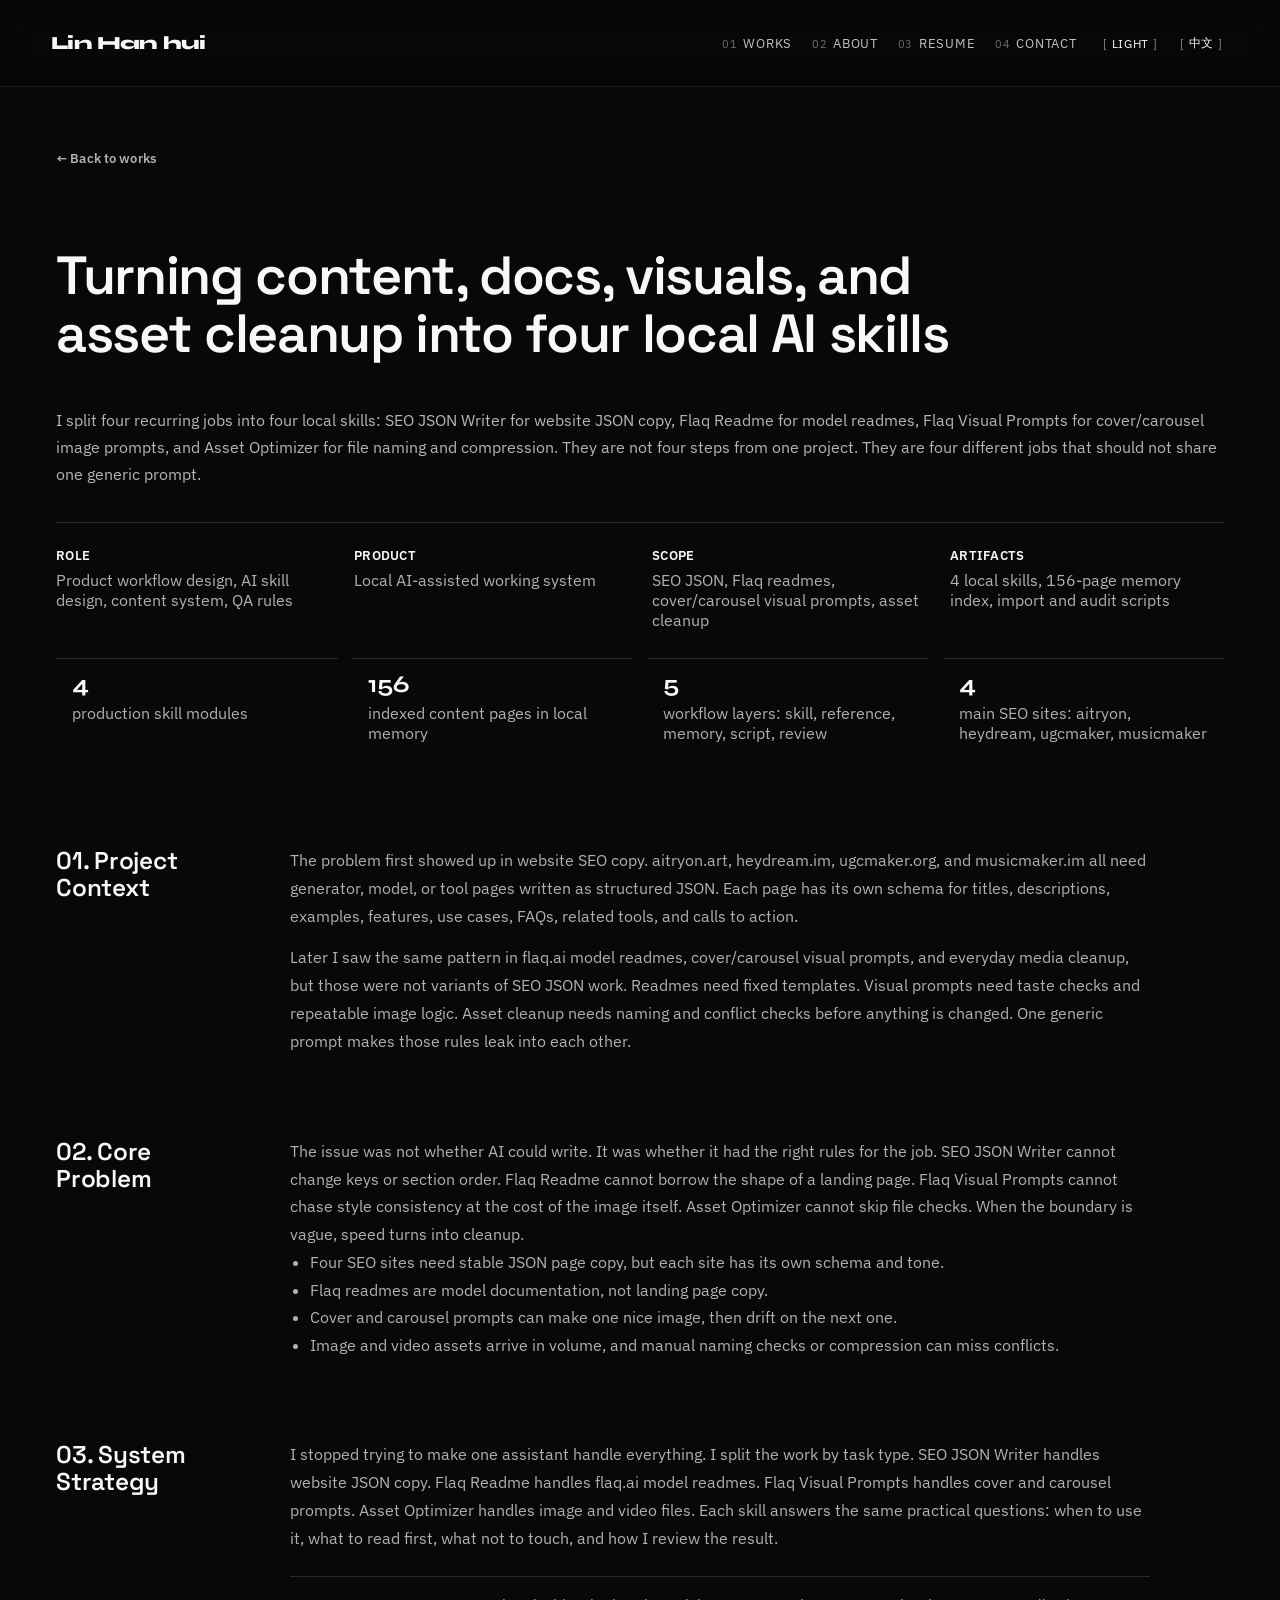
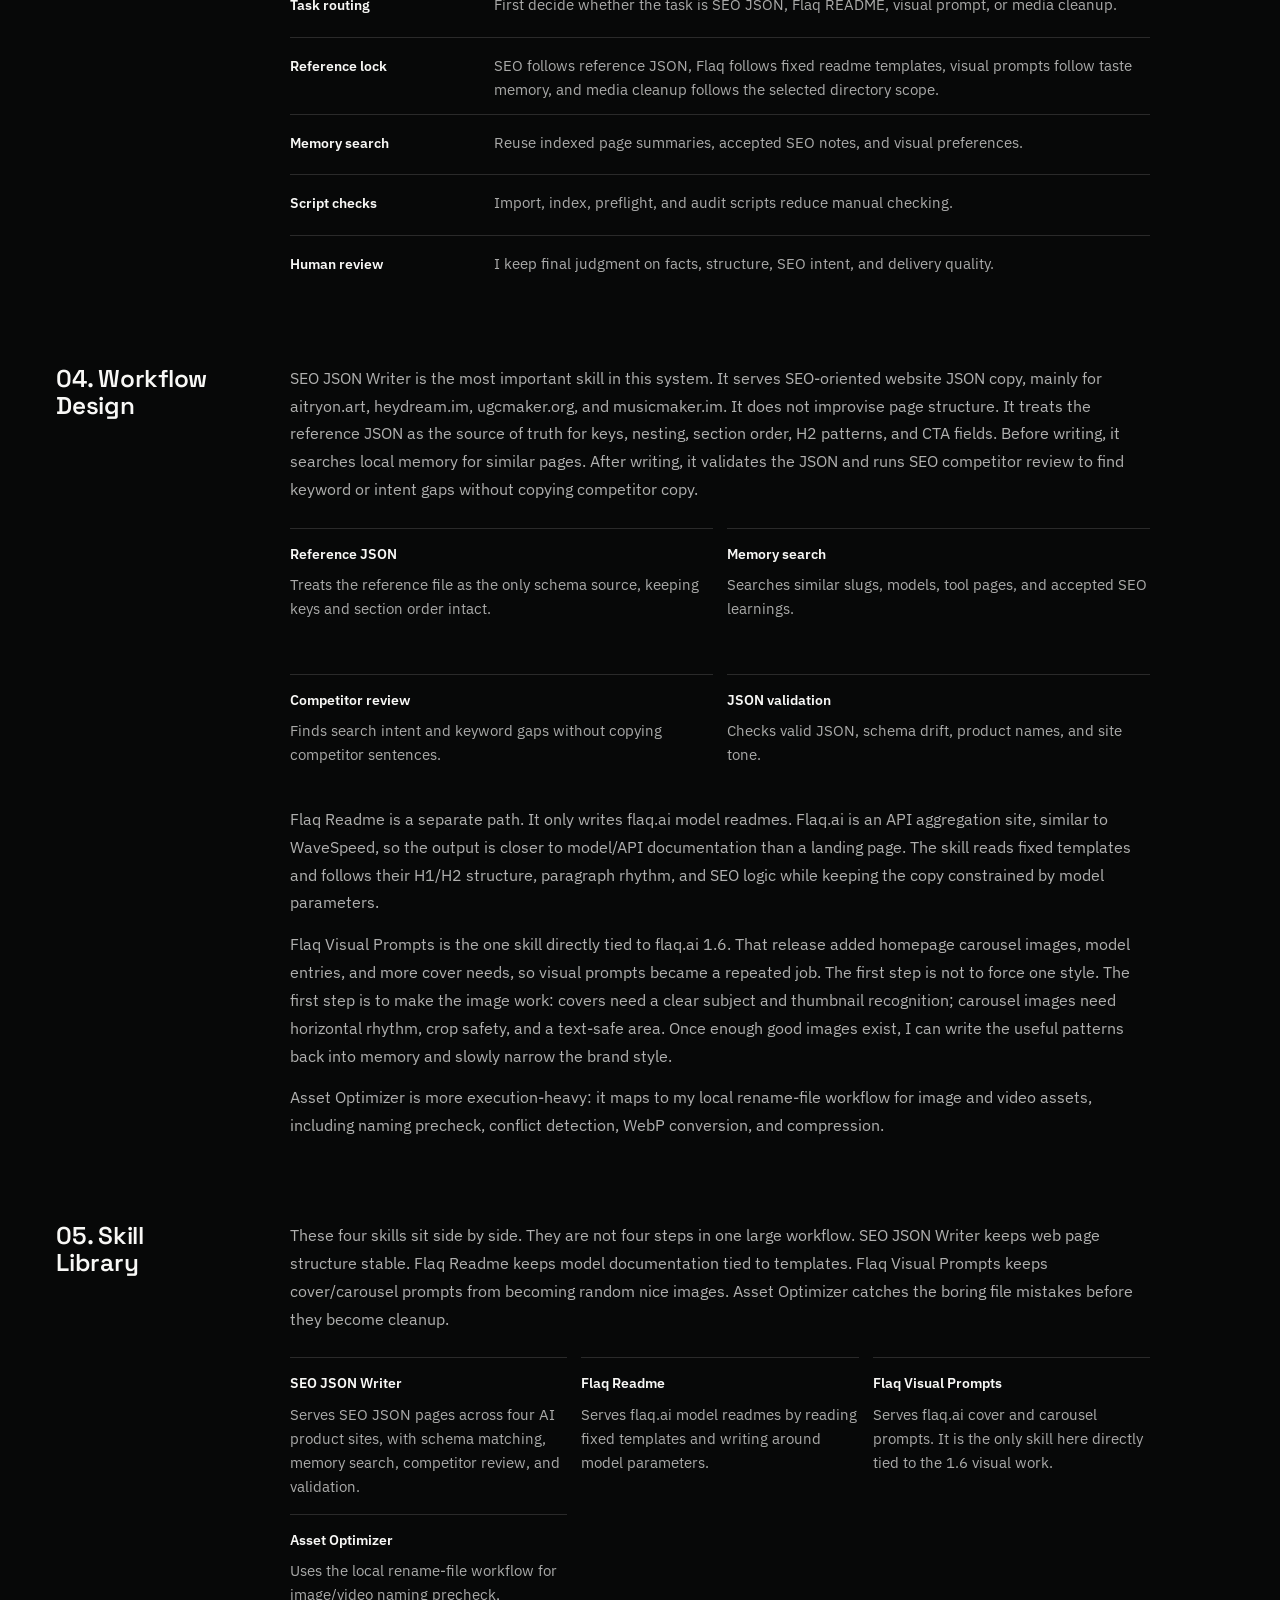
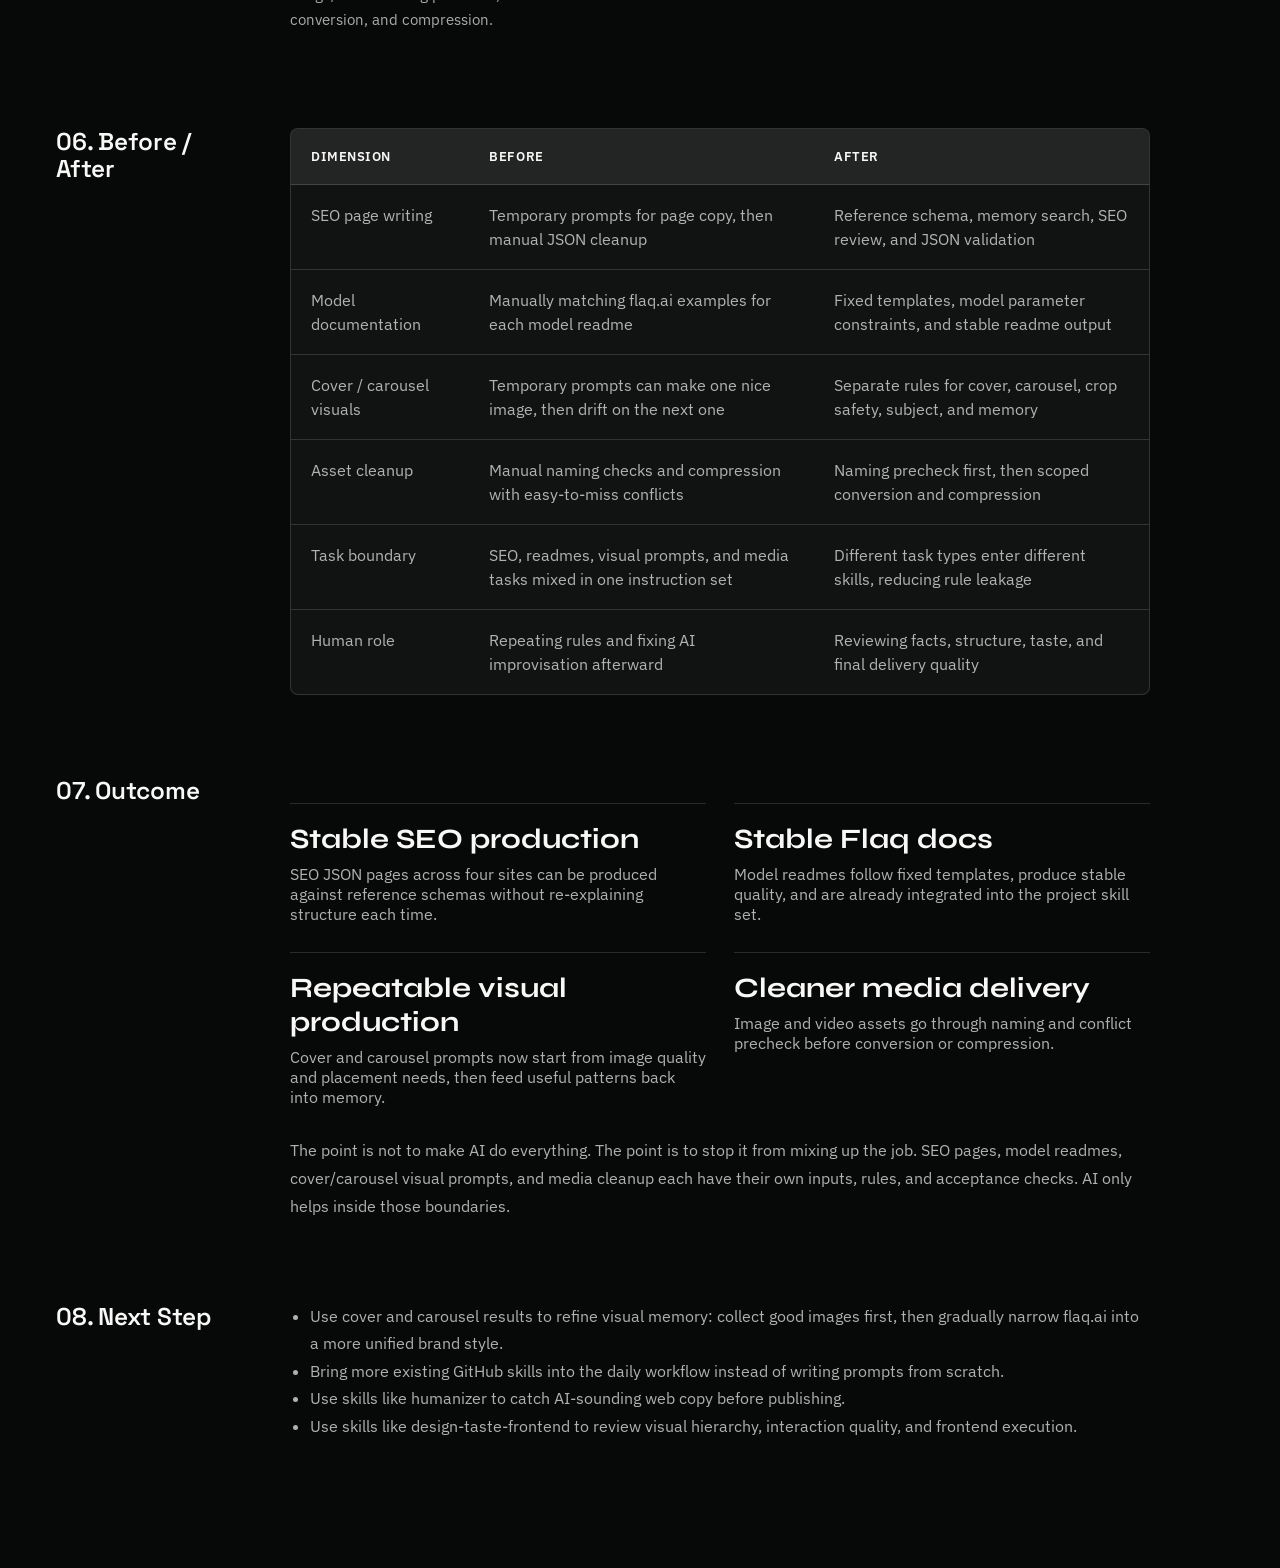
==== case-study-ai-skill-system.html @ cb293671 "Initial commit" ====
<!doctype html>
<html lang="en" data-theme="dark">
  <head>
    <meta charset="UTF-8" />
    <meta name="viewport" content="width=device-width, initial-scale=1.0" />
    <title>AI Skill System · Lin Han hui</title>
    <script>
      document.documentElement.dataset.theme = localStorage.getItem("theme") || "dark";
    </script>
    <link rel="preconnect" href="https://fonts.googleapis.com" />
    <link rel="preconnect" href="https://fonts.gstatic.com" crossorigin />
    <link
      href="https://fonts.googleapis.com/css2?family=IBM+Plex+Sans:wght@400;500;600;700&family=Space+Grotesk:wght@500;600;700&family=Syne:wght@700;800&display=block"
      rel="stylesheet"
    />
    <link rel="stylesheet" href="./css/styles.css" />
  </head>
  <body class="case-page">
    <header class="topbar case-topbar" aria-label="Site navigation">
      <a class="brand case-logo" href="./index.html" aria-label="Back to home">
        <span class="brand-text">Lin Han hui</span>
      </a>
      <button class="nav-menu-toggle" type="button" aria-expanded="false" aria-controls="siteNav" aria-label="Open navigation">
        <span>MENU</span>
        <i aria-hidden="true"></i>
      </button>
      <nav class="nav-links case-links" id="siteNav">
        <a href="./index.html#works" data-nav-index="01" data-i18n="nav-works">Works</a>
        <a href="./index.html#about" data-nav-index="02" data-i18n="nav-about">About</a>
        <a href="./resume.html" data-nav-index="03" data-i18n="nav-resume">Resume</a>
        <a href="mailto:15895838711@163.com" data-nav-index="04" data-i18n="nav-contact">Contact</a>
        <button class="theme-toggle" id="themeToggle" aria-label="Toggle theme">
          <span class="theme-label">LIGHT</span>
        </button>
        <button class="lang-toggle" id="langToggle" aria-label="Switch language">
          <span class="lang-text">中文</span>
        </button>
      </nav>
    </header>

    <main>
      <section class="detail-hero" id="overview">
        <a class="back-link" href="./index.html" data-i18n="cs-back">← Back to works</a>
        <h1 data-i18n="skill-title">把内容、文档、视觉和素材整理，拆成四个本地 AI Skills</h1>
        <p class="detail-intro" data-i18n="skill-intro">
          我把四类重复任务拆成四个本地 skills：SEO JSON Writer 写网页 JSON 文案，Flaq Readme 写模型 README，Flaq Visual Prompts 写 cover/carousel 视觉 prompt，Asset Optimizer 处理素材命名和压缩。它们不是同一个项目里的四个步骤，而是四种不同工作，不能混在一个通用 prompt 里。
        </p>
        <div class="detail-meta">
          <div><strong data-i18n="cs-meta-role-label">Role</strong><span data-i18n="skill-meta-role">产品工作流设计、AI Skill 设计、内容系统、质量规则</span></div>
          <div><strong data-i18n="cs-meta-product-label">Product</strong><span data-i18n="skill-meta-product">本地 AI 辅助工作系统</span></div>
          <div><strong data-i18n="cs-meta-scope-label">Scope</strong><span data-i18n="skill-meta-scope">SEO JSON、Flaq README、cover/carousel 视觉 prompt、素材整理</span></div>
          <div><strong data-i18n="case-artifacts-label">产物</strong><span data-i18n="skill-meta-artifacts">4 个本地 skills、156 页 memory 索引、导入与 audit 脚本</span></div>
        </div>
        <div class="metric-strip" aria-label="Project proof points">
          <div><strong>4</strong><span data-i18n="skill-metric-1">生产型 skill 模块</span></div>
          <div><strong>156</strong><span data-i18n="skill-metric-2">本地 memory 索引内容页</span></div>
          <div><strong>5</strong><span data-i18n="skill-metric-3">工作流层级：skill、参考、memory、脚本、审核</span></div>
          <div><strong>4</strong><span data-i18n="skill-metric-4">主要 SEO 站点：aitryon、heydream、ugcmaker、musicmaker</span></div>
        </div>
      </section>

      <section class="detail-section" id="context">
        <h2 data-i18n="skill-h2-context">01. 项目背景</h2>
        <p data-i18n="skill-context-p1">
          这个问题最先出现在网页 SEO 文案里。aitryon.art、heydream.im、ugcmaker.org 和 musicmaker.im 都有大量生成器、模型页或工具页；每个页面都要按固定 JSON schema 写标题、描述、示例、功能、使用场景、FAQ 和 CTA。
        </p>
        <p data-i18n="skill-context-p2">
          后来我发现 flaq.ai 的模型 README、cover/carousel 视觉 prompt 和日常素材整理也有类似问题，但它们不是 SEO JSON 的变体。README 要跟固定模板，视觉 prompt 要先判断图片是否好看、能不能复制，素材处理要先检查命名和冲突。放进同一个 prompt，只会互相污染。
        </p>
      </section>

      <section class="detail-section" id="problem">
        <h2 data-i18n="skill-h2-problem">02. 核心问题</h2>
        <p data-i18n="skill-problem-p">
          问题不是 AI 会不会写，而是它有没有被放进对的规则里。SEO JSON Writer 不能乱改 key 和 section 顺序；Flaq Readme 不能套网页 SEO 的结构；Flaq Visual Prompts 不能为了统一风格牺牲单张图；Asset Optimizer 不能跳过文件预检。边界一模糊，后面就全是返工。
        </p>
        <ul>
          <li data-i18n="skill-problem-li-1">四个 SEO 站点需要稳定 JSON 页面文案，但每个站点都有自己的 schema 和语气。</li>
          <li data-i18n="skill-problem-li-2">Flaq README 属于模型文档，不应该套用网页落地页的写法。</li>
          <li data-i18n="skill-problem-li-3">Cover 和 carousel 临时写 prompt 时，可能这张好看，下一张就跑偏。</li>
          <li data-i18n="skill-problem-li-4">图片和视频素材数量多，人工命名检查、压缩和转换很容易漏掉冲突。</li>
        </ul>
      </section>

      <section class="detail-section" id="strategy">
        <h2 data-i18n="skill-h2-strategy">03. 系统策略</h2>
        <p data-i18n="skill-strategy-p">
          我的做法很简单：按任务拆，不做万能助手。SEO JSON Writer 管网页 JSON 文案，Flaq Readme 管 flaq.ai 模型 README，Flaq Visual Prompts 管 cover 和 carousel 的视觉 prompt，Asset Optimizer 管图片和视频素材。每个 skill 只回答一件事：什么时候用，先看什么，哪些地方不能乱动，最后怎么验收。
        </p>
        <div class="strategy-list">
          <div><strong data-i18n="skill-strategy-1-title">任务分流</strong><span data-i18n="skill-strategy-1-text">先判断是 SEO JSON、Flaq README、视觉 prompt，还是素材处理。</span></div>
          <div><strong data-i18n="skill-strategy-2-title">参考锁定</strong><span data-i18n="skill-strategy-2-text">SEO 跟参考 JSON，Flaq 跟固定 README 模板，视觉 prompt 跟审美 memory，素材处理跟目录范围。</span></div>
          <div><strong data-i18n="skill-strategy-3-title">Memory 检索</strong><span data-i18n="skill-strategy-3-text">复用历史页面摘要、已采纳 SEO 经验和视觉偏好。</span></div>
          <div><strong data-i18n="skill-strategy-4-title">脚本校验</strong><span data-i18n="skill-strategy-4-text">用导入、索引、预检和 audit 脚本减少手动检查。</span></div>
          <div><strong data-i18n="skill-strategy-5-title">人工审核</strong><span data-i18n="skill-strategy-5-text">我保留最终判断：事实、结构、SEO 意图和交付质量。</span></div>
        </div>
      </section>

      <section class="detail-section" id="workflow">
        <h2 data-i18n="skill-h2-workflow">04. 工作流设计</h2>
        <p data-i18n="skill-workflow-p1">
          SEO JSON Writer 是这套系统里最重要的 skill。它服务的是网页 SEO JSON 文案，主要用在 aitryon.art、heydream.im、ugcmaker.org 和 musicmaker.im。它不会自由发挥页面结构，而是先把参考 JSON 当成唯一结构来源，保留 key 名、嵌套、section 顺序、H2 模式和 CTA 字段。写作前会检索本地 memory，写完后再做 JSON 校验和 SEO 竞品 review，用来补关键词和搜索意图，但不复制竞品。
        </p>
        <div class="system-grid">
          <div><strong data-i18n="skill-workflow-1-title">参考 JSON</strong><span data-i18n="skill-workflow-1-text">把参考文件作为唯一 schema 来源，不改 key 和 section 顺序。</span></div>
          <div><strong data-i18n="skill-workflow-2-title">Memory 检索</strong><span data-i18n="skill-workflow-2-text">查找相似 slug、模型、工具页和历史 SEO 经验。</span></div>
          <div><strong data-i18n="skill-workflow-3-title">竞品 Review</strong><span data-i18n="skill-workflow-3-text">补足搜索意图和关键词簇，但不复制竞品句子。</span></div>
          <div><strong data-i18n="skill-workflow-4-title">JSON 校验</strong><span data-i18n="skill-workflow-4-text">检查合法 JSON、schema 漂移、产品名和站点语气。</span></div>
        </div>
        <p data-i18n="skill-workflow-p2">
          Flaq Readme 是另一条完全不同的线。它只服务 flaq.ai 的模型 README 写作，flaq.ai 是类似 WaveSpeed 的 API 聚合站，所以 README 更像模型/API 文档，而不是网页落地页。这个 skill 会读取固定模板，跟随模板的 H1、H2、段落节奏和 SEO 逻辑，同时根据模型参数约束文案。
        </p>
        <p data-i18n="skill-workflow-p3">
          Flaq Visual Prompts 和 flaq.ai 1.6 的关系最直接。1.6 增加了首页 carousel、模型入口和更多 cover 需求，视觉图开始变成高频交付物。这个 skill 的第一步不是统一风格，而是先让图过关：cover 要有主体和缩略图识别度，carousel 要有横向节奏、裁切安全和文字安全区。好图多了以后，再把有效经验写进 memory，慢慢收敛成更稳定的品牌风格。
        </p>
        <p data-i18n="skill-workflow-p4">
          Asset Optimizer 则更偏执行：它对应本地 rename-file 工作流，用来给图片和视频素材做命名预检、冲突检查、WebP 转换和压缩。
        </p>
      </section>

      <section class="detail-section" id="library">
        <h2 data-i18n="skill-h2-library">05. Skill 库</h2>
        <p data-i18n="skill-library-p">
          这四个 skills 是并列的，不是一个大流程里的四步。SEO JSON Writer 解决网页结构稳定，Flaq Readme 解决模型文档模板，Flaq Visual Prompts 解决 cover/carousel 的审美和复用，Asset Optimizer 解决文件处理里的低级错误。
        </p>
        <div class="insight-grid">
          <div><strong>SEO JSON Writer</strong><span data-i18n="skill-library-1-text">服务四个 AI 产品站点的 SEO JSON 页面，负责 schema 保真、memory 检索、竞品 review 和结构校验。</span></div>
          <div><strong>Flaq Readme</strong><span data-i18n="skill-library-2-text">服务 flaq.ai 模型 README，读取固定模板并根据模型参数写稳定文档。</span></div>
          <div><strong>Flaq Visual Prompts</strong><span data-i18n="skill-library-3-text">服务 flaq.ai cover 和 carousel。它是这里唯一直接跟 1.6 视觉工作有关的 skill。</span></div>
          <div><strong>Asset Optimizer</strong><span data-i18n="skill-library-4-text">基于本地 rename-file 工作流，处理图片和视频素材的命名预检、转换和压缩。</span></div>
        </div>
      </section>

      <section class="detail-section" id="compare">
        <h2 data-i18n="skill-h2-compare">06. 前后对比</h2>
        <div class="comparison-table">
          <table>
            <thead>
              <tr>
                <th data-i18n="cs-th-1">Dimension</th>
                <th data-i18n="cs-th-2">Before</th>
                <th data-i18n="cs-th-3">After</th>
              </tr>
            </thead>
            <tbody>
              <tr>
                <td data-i18n="skill-table-1-1">SEO 页面写作</td>
                <td data-i18n="skill-table-1-2">临时 prompt 写页面，后面再人工改 JSON 结构</td>
                <td data-i18n="skill-table-1-3">参考 schema + memory + SEO review + JSON 校验</td>
              </tr>
              <tr>
                <td data-i18n="skill-table-2-1">模型文档</td>
                <td data-i18n="skill-table-2-2">手动对照 flaq.ai 模板写模型 README</td>
                <td data-i18n="skill-table-2-3">固定模板 + 模型参数约束 + 稳定 README 输出</td>
              </tr>
              <tr>
                <td data-i18n="skill-table-3-1">Cover / carousel 视觉</td>
                <td data-i18n="skill-table-3-2">临时写 prompt，这张可能好看，下一张容易跑偏</td>
                <td data-i18n="skill-table-3-3">按 cover / carousel、裁切、安全区、主体和 memory 来写</td>
              </tr>
              <tr>
                <td data-i18n="skill-table-4-1">资产整理</td>
                <td data-i18n="skill-table-4-2">手动检查命名、压缩图片视频，容易漏冲突</td>
                <td data-i18n="skill-table-4-3">先命名预检，再按确认范围转换和压缩</td>
              </tr>
              <tr>
                <td data-i18n="skill-table-5-1">任务边界</td>
                <td data-i18n="skill-table-5-2">SEO、README、视觉 prompt、素材处理混在同一套要求里</td>
                <td data-i18n="skill-table-5-3">按任务类型进入不同 skill，减少规则串台</td>
              </tr>
              <tr>
                <td data-i18n="skill-table-6-1">人的角色</td>
                <td data-i18n="skill-table-6-2">重复解释规则，并修正 AI 自由发挥后的偏差</td>
                <td data-i18n="skill-table-6-3">集中审核事实、结构、审美判断和最终交付质量</td>
              </tr>
            </tbody>
          </table>
        </div>
      </section>

      <section class="detail-section" id="outcome">
        <h2 data-i18n="skill-h2-outcome">07. 结果</h2>
        <div class="detail-outcomes">
          <div><strong data-i18n="skill-outcome-1-title">SEO 生产更稳</strong><span data-i18n="skill-outcome-1-text">四个站点的 SEO JSON 页面可以按参考 schema 生产，不再每次重讲结构。</span></div>
          <div><strong data-i18n="skill-outcome-2-title">Flaq 文档稳定</strong><span data-i18n="skill-outcome-2-text">模型 README 能跟固定模板走，产出质量稳定，已经整合到项目 skill 中。</span></div>
          <div><strong data-i18n="skill-outcome-3-title">视觉生产可复制</strong><span data-i18n="skill-outcome-3-text">Cover 和 carousel 先看图能不能用，再把有效经验写回 memory。</span></div>
          <div><strong data-i18n="skill-outcome-4-title">素材处理更省心</strong><span data-i18n="skill-outcome-4-text">图片和视频素材先预检命名和冲突，再做转换压缩，减少手动漏项。</span></div>
        </div>
        <p data-i18n="skill-outcome-p">
          这套 skill 的价值不在于让 AI “什么都做”，而是让它少混淆任务。SEO 页面、模型 README、cover/carousel 视觉 prompt 和素材整理各有自己的输入、规则和验收方式，AI 只在这些边界里工作。
        </p>
      </section>

      <section class="detail-section" id="next">
        <h2 data-i18n="skill-h2-next">08. 下一步</h2>
        <ul>
          <li data-i18n="skill-next-li-1">继续用 cover 和 carousel 的生成结果反推视觉 memory，先积累好图，再逐步统一 flaq.ai 的品牌视觉风格。</li>
          <li data-i18n="skill-next-li-2">把更多 GitHub 里的现成 skills 纳入日常流程，而不是每次从零写 prompt。</li>
          <li data-i18n="skill-next-li-3">用 humanizer 这类 skill 检查网页文案里的 AI 痕迹。</li>
          <li data-i18n="skill-next-li-4">用 design-taste-frontend 这类 skill 辅助检查页面视觉、交互和前端实现质量。</li>
        </ul>
      </section>

    </main>

    <nav class="case-rail" aria-label="Case study sections">
      <a class="is-active" href="#context" data-section="context" aria-current="true"><span>01</span><strong data-i18n="cs-nav-context">Context</strong></a>
      <a href="#problem" data-section="problem"><span>02</span><strong data-i18n="cs-nav-problem">Problem</strong></a>
      <a href="#strategy" data-section="strategy"><span>03</span><strong data-i18n="cs-nav-strategy">Strategy</strong></a>
      <a href="#workflow" data-section="workflow"><span>04</span><strong data-i18n="skill-nav-workflow">工作流</strong></a>
      <a href="#library" data-section="library"><span>05</span><strong data-i18n="skill-nav-library">Skill 库</strong></a>
      <a href="#compare" data-section="compare"><span>06</span><strong data-i18n="cs-nav-compare">Compare</strong></a>
      <a href="#outcome" data-section="outcome"><span>07</span><strong data-i18n="cs-nav-outcome">Outcome</strong></a>
      <a href="#next" data-section="next"><span>08</span><strong data-i18n="cs-nav-next">Next</strong></a>
    </nav>
    <script src="./js/script.js"></script>
    <script src="./js/case-study.js"></script>
  </body>
</html>
---- css/styles.css ----
:root {
  color-scheme: dark;
  --ink: #070808;
  --paper: #f4f1f8;
  --white: #f8f8f6;
  --muted: #8d8a92;
  --soft: rgba(255, 255, 255, 0.68);
  --line: rgba(255, 255, 255, 0.14);
  --accent: #d7ff2f;
  --accent-soft: rgba(215, 255, 47, 0.12);
  --accent-line: rgba(215, 255, 47, 0.44);
  --nav-bg: rgba(7, 8, 8, 0.68);
  --nav-line: rgba(255, 255, 255, 0.08);
  --max: 1680px;
  --detail: 1180px;
  --detail-media: 1440px;
  --reading: 860px;
  --font-display: "Syne", ui-sans-serif, system-ui, sans-serif;
  --font-title: "Space Grotesk", ui-sans-serif, system-ui, sans-serif;
  --font-body: "IBM Plex Sans", ui-sans-serif, system-ui, -apple-system, BlinkMacSystemFont, "Segoe UI", sans-serif;
}

[data-theme="light"] {
  color-scheme: light;
  --ink: #f5f3ef;
  --paper: #070808;
  --white: #1a1a1a;
  --muted: #6b6870;
  --soft: rgba(20, 20, 20, 0.72);
  --line: rgba(20, 20, 20, 0.14);
  --accent: #627400;
  --accent-soft: rgba(98, 116, 0, 0.09);
  --accent-line: rgba(98, 116, 0, 0.28);
  --nav-bg: rgba(245, 243, 239, 0.68);
  --nav-line: rgba(20, 20, 20, 0.08);
}

* {
  box-sizing: border-box;
}

html {
  scroll-behavior: smooth;
}

#home,
#works,
#about,
#contact,
.detail-hero {
  scroll-margin-top: 96px;
}

body {
  margin: 0;
  min-width: 320px;
  overflow-x: hidden;
  background: var(--ink);
  color: var(--white);
  font-family: var(--font-body);
  font-weight: 400;
  letter-spacing: 0;
  transition: background 400ms ease, color 400ms ease;
}

h1, h2, h3,
.project-title,
.brand {
  font-family: var(--font-title);
}

body.is-loading {
  overflow: hidden;
}

a {
  color: inherit;
  text-decoration: none;
}

button {
  font: inherit;
  border: 0;
  background: transparent;
  color: inherit;
  cursor: pointer;
  padding: 0;
}

/* ─── Loader ─────────────────────────────────────────────────────────────── */
.loader {
  position: fixed;
  inset: 0;
  z-index: 20;
  min-height: 100vh;
  min-height: 100svh;
  display: grid;
  grid-template-rows: 1fr auto 1fr;
  place-items: center;
  background: var(--ink);
  color: var(--white);
  --load-progress: 0%;
  --loader-line-color: rgba(248, 248, 246, 0.58);
  --loader-count-color: rgba(248, 248, 246, 0.46);
  transition: transform 820ms cubic-bezier(0.76, 0, 0.24, 1), visibility 820ms ease;
}

[data-theme="light"] .loader {
  --loader-line-color: rgba(26, 26, 26, 0.58);
  --loader-count-color: rgba(26, 26, 26, 0.46);
}

.loader.is-hidden {
  transform: translateY(-100%);
  visibility: hidden;
  pointer-events: none;
}

.loader-mark {
  position: relative;
  grid-row: 2;
  width: min(76vw, 760px);
  margin: 0;
  font-family: var(--font-display);
  font-size: clamp(42px, 6.7vw, 96px);
  font-weight: 800;
  line-height: 0.88;
  letter-spacing: -0.045em;
  white-space: nowrap;
}

.loader-word {
  display: block;
  width: 100%;
  text-align: center;
}

.loader-word--base {
  color: var(--white);
  opacity: 0.28;
}

.loader-word--progress {
  position: absolute;
  inset: 0;
  color: var(--white);
  opacity: 1;
  clip-path: inset(0 calc(100% - var(--load-progress)) 0 0);
}

.loader-line {
  position: absolute;
  left: 50%;
  top: calc(50% + clamp(46px, 6.8vw, 92px));
  max-width: min(640px, calc(100vw - 48px));
  margin: 0;
  color: var(--loader-line-color);
  font-size: 14px;
  line-height: 1.4;
  text-align: center;
  transform: translateX(-50%);
}

.loader-count {
  position: absolute;
  bottom: 16vh;
  margin: 0;
  color: var(--loader-count-color);
}

/* ─── Site Shell ─────────────────────────────────────────────────────────── */
.site-shell {
  min-height: 100vh;
  opacity: 1;
}

.site-shell::before {
  position: fixed;
  inset: 0;
  z-index: -1;
  content: "";
  background: var(--ink);
  transition: background 400ms ease;
}

/* ─── Scroll Reveal ─────────────────────────────────────────────────────── */
.reveal-section {
  opacity: 1;
  --title-offset: -108%;
  --content-progress: 0;
  --content-y: 18px;
}

.blind-title {
  overflow: hidden;
}

.blind-title > span,
.blind-title > .title-mask {
  display: block;
  transform: translate3d(0, var(--title-offset), 0);
  will-change: transform;
}

.reveal-section.is-visible .blind-title > span,
.reveal-section.is-visible .blind-title > .title-mask {
  --title-offset: 0%;
  animation: blind-title-down 650ms cubic-bezier(0.76, 0, 0.24, 1) 30ms both;
}

.reveal-section.is-visible .preview-copy .blind-title > span {
  animation-delay: 70ms;
}

.reveal-content {
  opacity: var(--content-progress);
  transform: translate3d(0, var(--content-y), 0);
  transition:
    opacity 380ms ease,
    transform 480ms cubic-bezier(0.22, 1, 0.36, 1);
  transition-delay: 0ms;
  will-change: opacity, transform;
}

.reveal-section.is-visible .reveal-content {
  --content-progress: 1;
  --content-y: 0px;
  opacity: 1;
  transform: translate3d(0, 0, 0);
  transition-delay: 390ms;
}

.reveal-section.is-visible .preview.reveal-content {
  transition-delay: 440ms;
}

.reveal-section.is-visible .about-content.reveal-content,
.reveal-section.is-visible .contact-bottom.reveal-content {
  transition-delay: 470ms;
}

@keyframes blind-title-down {
  from {
    transform: translate3d(0, -108%, 0);
  }
  to {
    transform: translate3d(0, 0, 0);
  }
}

/* ─── Topbar ─────────────────────────────────────────────────────────────── */
.topbar {
  position: fixed;
  top: 0;
  left: 0;
  right: 0;
  z-index: 10;
  display: flex;
  align-items: center;
  justify-content: space-between;
  padding: 28px clamp(24px, 4vw, 72px);
  color: var(--white);
  font-size: 15px;
  background: var(--nav-bg);
  border-bottom: 1px solid var(--nav-line);
  backdrop-filter: blur(18px);
  -webkit-backdrop-filter: blur(18px);
}

[data-theme="light"] .topbar {
  background: var(--nav-bg);
}

.brand {
  position: relative;
  display: inline-flex;
  align-items: center;
  flex: 0 0 auto;
  color: var(--white);
  font-family: var(--font-display);
  font-size: clamp(17px, 1.45vw, 22px);
  font-weight: 800;
  line-height: 0.88;
  letter-spacing: -0.045em;
  white-space: nowrap;
}

.brand-text {
  display: block;
}

.brand::after {
  position: absolute;
  left: 0;
  right: 0;
  bottom: -7px;
  height: 1px;
  content: "";
  background: currentColor;
  opacity: 0;
  transform: scaleX(0.52);
  transform-origin: left;
  transition: opacity 180ms ease, transform 180ms ease;
}

.brand:hover::after,
.brand:focus-visible::after {
  opacity: 0.42;
  transform: scaleX(1);
}

.nav-links {
  display: flex;
  align-items: center;
  gap: 20px;
  text-transform: uppercase;
  font-size: 13px;
  letter-spacing: 0.06em;
}

.nav-menu-toggle {
  display: none;
  align-items: center;
  gap: 10px;
  min-height: 34px;
  color: var(--white);
  font-size: 12px;
  font-weight: 600;
  letter-spacing: 0.08em;
  text-transform: uppercase;
}

.nav-menu-toggle i {
  position: relative;
  width: 22px;
  height: 9px;
  border-top: 1px solid currentColor;
  border-bottom: 1px solid currentColor;
  transition: transform 180ms ease, height 180ms ease;
}

.topbar.is-nav-open .nav-menu-toggle {
  color: var(--accent);
}

.topbar.is-nav-open .nav-menu-toggle i {
  height: 1px;
  transform: rotate(-18deg);
}

.nav-links a {
  position: relative;
  display: inline-flex;
  align-items: baseline;
  gap: 6px;
  opacity: 0.78;
  transition: color 180ms ease, opacity 180ms ease;
}

.nav-links a::before {
  content: attr(data-nav-index);
  color: var(--muted);
  font-size: 11px;
  letter-spacing: 0.04em;
  transition: color 180ms ease;
}

.nav-links a::after {
  position: absolute;
  left: 0;
  right: 0;
  bottom: -7px;
  height: 1px;
  content: "";
  background: currentColor;
  opacity: 0;
  transform: scaleX(0.72);
  transform-origin: left;
  transition: opacity 180ms ease, transform 180ms ease;
}

.nav-links a:hover,
.nav-links a:focus-visible {
  opacity: 1;
}

.nav-links a:hover::before,
.nav-links a:focus-visible::before {
  color: var(--accent);
}

.nav-links a:hover::after,
.nav-links a:focus-visible::after {
  opacity: 0.42;
  transform: scaleX(1);
}

.theme-toggle,
.lang-toggle {
  position: relative;
  display: inline-flex;
  align-items: center;
  justify-content: center;
  min-height: 30px;
  padding: 0 6px;
  border: 0;
  border-radius: 0;
  background: transparent;
  color: var(--white);
  font-family: var(--font-body);
  font-size: 12px;
  letter-spacing: 0.06em;
  text-transform: uppercase;
  cursor: pointer;
  transition: color 180ms ease;
}

.theme-toggle::before,
.lang-toggle::before {
  content: "[";
  margin-right: 4px;
  color: var(--muted);
  transition: color 180ms ease;
}

.theme-toggle::after,
.lang-toggle::after {
  content: "]";
  margin-left: 4px;
  color: var(--muted);
  transition: color 180ms ease;
}

.theme-toggle:hover,
.theme-toggle:focus-visible,
.lang-toggle:hover,
.lang-toggle:focus-visible {
  color: var(--accent);
}

.theme-toggle:hover::before,
.theme-toggle:hover::after,
.theme-toggle:focus-visible::before,
.theme-toggle:focus-visible::after,
.lang-toggle:hover::before,
.lang-toggle:hover::after,
.lang-toggle:focus-visible::before,
.lang-toggle:focus-visible::after {
  color: var(--accent);
}

.theme-toggle + .lang-toggle {
  margin-left: -10px;
}

/* ─── Hero About ─────────────────────────────────────────────────────────── */
.hero-about {
  position: relative;
  min-height: 100vh;
  display: flex;
  flex-direction: column;
  align-items: flex-start;
  justify-content: center;
  padding: 0 clamp(24px, 4vw, 72px);
  padding-top: 96px;
}

.hero-kicker {
  margin: 0 0 32px;
  font-size: 13px;
  letter-spacing: 0.18em;
  font-weight: 500;
  color: var(--soft);
}

.hero-name {
  margin: 0 0 40px;
  font-family: var(--font-display);
  font-size: clamp(64px, 13vw, 220px);
  font-weight: 800;
  line-height: 0.88;
  letter-spacing: -0.035em;
  color: var(--white);
  text-wrap: balance;
}

.hero-intro {
  max-width: 640px;
  margin: 0;
  color: var(--soft);
  font-size: clamp(16px, 1.15vw, 19px);
  line-height: 1.6;
}

.hero-intro + .hero-intro {
  margin-top: 12px;
}

.hero-tags {
  position: absolute;
  right: clamp(24px, 4vw, 72px);
  bottom: clamp(40px, 6vw, 72px);
  display: flex;
  flex-direction: column;
  align-items: flex-end;
  gap: 10px;
}

.hero-tag {
  display: inline-flex;
  align-items: center;
  padding: 6px 14px;
  border: 1px solid var(--line);
  border-radius: 999px;
  font-size: 11px;
  letter-spacing: 0.12em;
  color: var(--soft);
  text-transform: uppercase;
}

.hero-tag--available {
  color: var(--white);
  border-color: var(--white);
}

.hero-tag--available::first-letter {
  color: var(--accent);
}

/* ─── Work Stage ─────────────────────────────────────────────────────────── */
.work-stage {
  width: min(var(--max), 100%);
  min-height: 100vh;
  margin: 0 auto;
  padding: 72px clamp(24px, 4vw, 72px) 86px;
  display: grid;
  grid-template-columns: minmax(420px, 0.72fr) minmax(620px, 1.28fr);
  gap: clamp(44px, 5.2vw, 88px);
  align-items: center;
}

.work-stage--featured {
  grid-template-columns: 1fr;
  align-items: start;
}

.work-heading {
  grid-column: 1 / -1;
  align-self: end;
  margin-bottom: clamp(10px, 2vw, 28px);
}

.work-heading h2 {
  margin: 0;
  padding-bottom: 34px;
  border-bottom: 1px solid var(--line);
  font-family: var(--font-display);
  font-size: clamp(68px, 11vw, 188px);
  font-weight: 800;
  line-height: 0.84;
  letter-spacing: -0.045em;
  color: var(--white);
}

.section-kicker {
  margin: 0 0 26px;
  color: var(--white);
  font-size: 13px;
  font-weight: 500;
  letter-spacing: 0.18em;
  text-transform: uppercase;
}

.featured-case,
.preview {
  display: grid;
  grid-template-columns: minmax(340px, 0.64fr) minmax(0, 1fr);
  gap: clamp(34px, 4.2vw, 70px);
  align-items: start;
  min-width: 0;
  padding-bottom: clamp(34px, 5vw, 64px);
  border-bottom: 1px solid var(--line);
}

.featured-case + .featured-case {
  margin-top: clamp(52px, 7vw, 108px);
}

.featured-case-copy {
  align-self: start;
  display: flex;
  flex-direction: column;
  justify-content: flex-start;
  min-height: 100%;
  padding-top: 12px;
}

.preview-media {
  position: relative;
  display: block;
  aspect-ratio: 16 / 9;
  width: 100%;
  max-width: 100%;
  height: auto;
  overflow: hidden;
  border-radius: 8px;
  background: rgba(255, 255, 255, 0.05);
  box-shadow: inset 0 0 0 1px rgba(255, 255, 255, 0.08);
  cursor: pointer;
  isolation: isolate;
}

.featured-cover {
  align-self: center;
}

[data-theme="light"] .preview-media {
  background: rgba(20, 20, 20, 0.05);
  box-shadow: inset 0 0 0 1px rgba(20, 20, 20, 0.1);
}

.preview-media::after {
  position: absolute;
  inset: 0;
  content: "";
  background:
    radial-gradient(circle at 78% 72%, rgba(255, 255, 255, 0.12), transparent 22%),
    linear-gradient(180deg, rgba(0, 0, 0, 0.02), rgba(0, 0, 0, 0.22));
  opacity: 0;
  transition: opacity 260ms ease;
  pointer-events: none;
}

.preview-media img {
  width: 100%;
  height: 100%;
  object-fit: cover;
  object-position: center;
  filter: saturate(0.88) contrast(1.02) brightness(0.94);
  transition: transform 520ms cubic-bezier(0.22, 1, 0.36, 1), opacity 220ms ease, filter 260ms ease;
}

.preview-media:hover img,
.preview-media:focus-visible img {
  filter: saturate(0.95) contrast(1.04) brightness(1.02);
  transform: scale(1.035);
}

.preview-media:hover::after,
.preview-media:focus-visible::after {
  opacity: 1;
}

.preview-cta {
  position: absolute;
  right: clamp(16px, 2.2vw, 26px);
  bottom: clamp(16px, 2.2vw, 26px);
  z-index: 1;
  display: inline-flex;
  align-items: center;
  justify-content: center;
  width: clamp(38px, 3.2vw, 48px);
  height: clamp(38px, 3.2vw, 48px);
  overflow: hidden;
  border: 1px solid rgba(255, 255, 255, 0.38);
  border-radius: 999px;
  background: rgba(255, 255, 255, 0.04);
  color: #fff;
  font-size: 0;
  font-weight: 700;
  line-height: 1;
  text-align: center;
  opacity: 1;
  transform: translate3d(0, 0, 0);
  transition:
    background 180ms ease,
    border-color 180ms ease,
    color 180ms ease,
    transform 220ms cubic-bezier(0.22, 1, 0.36, 1);
}

.preview-cta::before,
.preview-cta::after {
  position: absolute;
  inset: 0;
  display: flex;
  align-items: center;
  justify-content: center;
  font-size: clamp(20px, 1.65vw, 25px);
  font-weight: 400;
  line-height: 1;
  transition:
    opacity 180ms ease,
    transform 320ms cubic-bezier(0.22, 1, 0.36, 1);
  transform-origin: center;
}

.preview-cta::before {
  content: "↗";
  opacity: 1;
  color: #fff;
  transform: translate3d(0, -1px, 0) rotate(0deg);
}

.preview-cta::after {
  content: "→";
  opacity: 0;
  color: #6f6f6f;
  transform: translate3d(0, -1px, 0) rotate(-90deg);
}

.preview-media:hover .preview-cta,
.preview-media:focus-visible .preview-cta {
  border-color: #fff;
  background: #fff;
  transform: translate3d(0, 0, 0) scale(1.08);
}

.preview-media:hover .preview-cta::before,
.preview-media:focus-visible .preview-cta::before {
  opacity: 0;
  transform: translate3d(0, -1px, 0) rotate(90deg);
}

.preview-media:hover .preview-cta::after,
.preview-media:focus-visible .preview-cta::after {
  opacity: 1;
  transform: translate3d(0, -1px, 0) rotate(0deg);
}

.preview.is-changing img {
  opacity: 0.18;
  transform: translateY(8px);
}

.featured-case-copy p {
  margin: 0;
  color: var(--soft);
}

.featured-meta,
#previewMeta {
  max-width: 520px;
  font-size: 12px;
  font-weight: 500;
  line-height: 1.35;
  letter-spacing: 0.05em;
  text-transform: uppercase;
}

.featured-meta {
  color: color-mix(in srgb, var(--white) 58%, transparent);
}

.featured-case-copy h2 {
  max-width: 720px;
  margin: 28px 0 0;
  font-family: var(--font-title);
  font-size: clamp(34px, 3.35vw, 56px);
  font-weight: 600;
  line-height: 1.04;
  letter-spacing: -0.025em;
  color: var(--white);
}

.featured-title--dense-zh {
  line-height: 1.08;
  margin-bottom: 4px;
}

.featured-title--dense-zh + p {
  margin-top: 24px;
}

.featured-case-copy #previewText {
  max-width: 520px;
  margin-top: 32px;
  color: color-mix(in srgb, var(--white) 68%, transparent);
  font-size: 16px;
  font-weight: 400;
  line-height: 1.62;
}

.featured-metrics {
  display: grid;
  grid-template-columns: repeat(3, minmax(0, 1fr));
  gap: clamp(18px, 2vw, 32px);
  margin-top: 42px;
}

.featured-metrics span {
  min-width: 0;
  padding-top: 14px;
  border-top: 1px solid rgba(255, 255, 255, 0.2);
}

.featured-metrics strong {
  display: block;
  color: var(--white);
  font-family: var(--font-title);
  font-size: clamp(25px, 2vw, 34px);
  font-weight: 600;
  line-height: 1;
}

.featured-metrics small {
  display: block;
  margin-top: 9px;
  color: color-mix(in srgb, var(--white) 60%, transparent);
  font-size: 13px;
  font-weight: 500;
  line-height: 1.35;
  text-transform: none;
  letter-spacing: 0.01em;
}

.featured-focus-list {
  display: flex;
  flex-wrap: wrap;
  align-items: center;
  gap: 8px 18px;
  margin-top: 30px;
}

.featured-focus-list span {
  margin: 0;
  font-size: 13px;
  font-weight: 500;
  letter-spacing: 0.01em;
}

.featured-focus-list span {
  display: inline-flex;
  align-items: center;
  min-height: auto;
  padding: 0;
  border: 0;
  border-radius: 0;
  color: color-mix(in srgb, var(--white) 60%, transparent);
  line-height: 1;
}

.featured-focus-list span + span::before {
  content: "";
  width: 3px;
  height: 3px;
  margin-right: 18px;
  border-radius: 999px;
  background: color-mix(in srgb, var(--white) 38%, transparent);
}

/* ─── About Panel ───────────────────────────────────────────────────────── */
.about-panel {
  width: min(var(--max), 100%);
  min-height: 100vh;
  margin: 0 auto;
  padding: 112px clamp(24px, 4vw, 72px) 104px;
}

.about-panel h2 {
  margin: 0;
  padding-bottom: 34px;
  border-bottom: 1px solid var(--line);
  font-family: var(--font-display);
  font-size: clamp(68px, 11vw, 188px);
  font-weight: 800;
  line-height: 0.84;
  letter-spacing: -0.045em;
  color: var(--white);
}

.about-content {
  display: grid;
  grid-template-columns: minmax(0, 0.95fr) minmax(420px, 0.72fr);
  gap: clamp(56px, 8vw, 136px);
  align-items: start;
  padding-top: clamp(72px, 10vh, 116px);
}

.about-copy {
  max-width: 860px;
}

.about-copy p {
  margin: 0;
  color: var(--muted);
  font-size: clamp(22px, 2vw, 34px);
  line-height: 1.42;
  letter-spacing: -0.015em;
}

.about-copy p + p {
  margin-top: 44px;
}

.about-copy strong,
.about-lead {
  color: var(--white);
  font-weight: 500;
}

.about-resume {
  position: relative;
  display: inline-flex;
  align-items: center;
  justify-content: flex-start;
  min-height: 30px;
  margin-top: 58px;
  padding: 0 0 5px;
  border: 0;
  border-radius: 0;
  background: transparent;
  color: var(--soft);
  font-size: 12px;
  font-weight: 600;
  letter-spacing: 0.08em;
  text-transform: uppercase;
  transition: color 180ms ease;
}

.about-resume::after {
  position: absolute;
  left: 0;
  right: 0;
  bottom: 0;
  height: 1px;
  content: "";
  background: currentColor;
  opacity: 0.72;
  transform: scaleX(1);
  transform-origin: left;
  transition: opacity 180ms ease;
}

.about-resume:hover,
.about-resume:focus-visible {
  color: var(--accent);
}

.about-resume:hover::after,
.about-resume:focus-visible::after {
  opacity: 1;
}

.about-timeline {
  padding-top: 10px;
}

.about-timeline-kicker {
  margin: 0 0 30px;
  color: var(--soft);
  font-size: 13px;
  font-weight: 600;
  letter-spacing: 0.18em;
  text-transform: uppercase;
}

.about-role {
  display: grid;
  grid-template-columns: minmax(0, 1fr) auto;
  gap: 28px;
  padding: 20px 0;
  border-bottom: 1px solid var(--line);
}

.about-role strong,
.about-role span {
  display: block;
}

.about-role strong {
  color: var(--white);
  font-family: var(--font-display);
  font-size: clamp(18px, 1.35vw, 24px);
  font-weight: 700;
  line-height: 1.05;
  letter-spacing: -0.02em;
}

.about-role span,
.about-role time {
  margin-top: 4px;
  color: var(--soft);
  font-size: 15px;
  line-height: 1.35;
}

.about-role time {
  margin-top: 0;
  white-space: nowrap;
}

/* ─── Contact Footer ─────────────────────────────────────────────────────── */
.contact-footer {
  position: relative;
  min-height: 100vh;
  display: flex;
  flex-direction: column;
  justify-content: space-between;
  padding: clamp(96px, 11vh, 132px) clamp(24px, 4vw, 72px) 40px;
}

.contact-kicker {
  margin: 0 0 48px;
  font-size: 13px;
  letter-spacing: 0.18em;
  font-weight: 500;
  color: var(--soft);
  text-transform: uppercase;
}

.contact-headline {
  display: block;
  margin: 0;
  width: min(100%, 1480px);
  font-family: var(--font-display);
  font-size: clamp(64px, 9.4vw, 168px);
  font-weight: 800;
  line-height: 0.9;
  letter-spacing: -0.04em;
  color: var(--white);
  cursor: pointer;
  position: relative;
  overflow: hidden;
}

.contact-headline.blind-title {
  overflow: hidden;
}

.contact-headline .title-mask {
  transform: none !important;
  animation: none !important;
  overflow: hidden;
}

.contact-headline .contact-line1,
.contact-headline .contact-line2 {
  transform: translate3d(0, -108%, 0);
  will-change: transform;
}

.contact-headline .title-mask.is-line-visible .contact-line1,
.contact-headline .title-mask.is-line-visible .contact-line2 {
  animation: blind-title-down 650ms cubic-bezier(0.76, 0, 0.24, 1) 30ms both;
}

.contact-line1,
.contact-line2 {
  display: block;
  position: relative;
  color: var(--white);
  transition:
    color 420ms ease,
    transform 820ms cubic-bezier(0.76, 0, 0.24, 1);
}

.contact-line2 {
  padding-left: 0;
}

.contact-line2::after {
  position: absolute;
  left: 0;
  right: 0;
  bottom: 0.02em;
  z-index: 1;
  height: clamp(4px, 0.42vw, 8px);
  content: "";
  background: var(--accent);
  transform: scaleX(0);
  transform-origin: left;
  transition: transform 620ms cubic-bezier(0.76, 0, 0.24, 1);
}

.contact-headline:hover .contact-line2,
.contact-headline:focus-visible .contact-line2 {
  color: var(--accent);
}

.contact-headline:hover .contact-line2::after,
.contact-headline:focus-visible .contact-line2::after {
  transform: scaleX(1);
}

[data-theme="light"] .contact-headline {
  color: var(--white);
}

[data-theme="light"] .contact-line1,
[data-theme="light"] .contact-line2 {
  color: var(--white);
}

[data-theme="light"] .contact-headline:hover .contact-line2,
[data-theme="light"] .contact-headline:focus-visible .contact-line2 {
  color: var(--accent);
}

[data-theme="light"] .contact-line2::after {
  background: var(--accent);
}

.contact-bottom {
  display: flex;
  justify-content: space-between;
  align-items: flex-end;
  gap: 40px;
  padding-top: clamp(28px, 4vh, 48px);
  border-top: 1px solid var(--line);
  margin-top: clamp(44px, 7vh, 84px);
  font-size: 13px;
  color: var(--soft);
  letter-spacing: 0.02em;
}

.contact-info {
  display: flex;
  flex-direction: column;
  gap: 4px;
}

.contact-info p {
  margin: 0;
}

.contact-copy {
  margin: 0;
}

/* ─── Case Study Page ────────────────────────────────────────────────────── */
.case-page h1,
.case-page h2,
.case-page h3 {
  font-family: var(--font-title);
}

.case-logo,
.floating-logo {
  font-family: var(--font-display);
}

.case-page {
  min-height: 100vh;
  overflow-x: hidden;
  background: var(--ink);
  color: var(--white);
  padding-bottom: 128px;
}

.case-page::before {
  position: fixed;
  inset: 0;
  z-index: -2;
  content: "";
  background: var(--ink);
  transition: background 400ms ease;
}

.case-topbar {
  border-bottom-color: var(--nav-line);
}

.detail-hero,
.detail-section {
  width: min(var(--detail), calc(100% - 112px));
  margin-left: auto;
  margin-right: auto;
}

.detail-wide-image {
  width: min(var(--detail-media), calc(100% - 112px));
  margin-left: auto;
  margin-right: auto;
}

.detail-contained-image {
  display: grid;
  grid-template-columns: 170px minmax(0, 1fr);
  column-gap: clamp(36px, 5vw, 72px);
  width: min(var(--detail), calc(100% - 112px));
}

.detail-hero {
  padding-top: 142px;
}

.detail-hero .back-link {
  margin-bottom: 28px;
  color: var(--soft);
  font-size: 13px;
}

.detail-wide-image {
  overflow: hidden;
}

.detail-wide-image img {
  filter: saturate(0.92) contrast(0.96);
}

.case-placeholder {
  min-height: clamp(260px, 46vw, 620px);
  display: grid;
  align-content: end;
  gap: 10px;
  padding: clamp(22px, 4vw, 48px);
  border: 1px solid var(--line);
  border-radius: 8px;
  background:
    linear-gradient(135deg, rgba(215, 255, 47, 0.14), transparent 34%),
    linear-gradient(180deg, rgba(255, 255, 255, 0.08), rgba(255, 255, 255, 0.02)),
    var(--ink);
  color: var(--white);
  aspect-ratio: 16 / 9;
  overflow: hidden;
  position: relative;
}

.case-placeholder::before {
  position: absolute;
  inset: 22px;
  content: "";
  border: 1px solid rgba(255, 255, 255, 0.08);
  border-radius: 6px;
  pointer-events: none;
}

.case-placeholder::after {
  position: absolute;
  top: 24px;
  right: 24px;
  width: min(38vw, 420px);
  height: min(26vw, 280px);
  content: "";
  background:
    linear-gradient(90deg, rgba(255, 255, 255, 0.1) 1px, transparent 1px),
    linear-gradient(180deg, rgba(255, 255, 255, 0.1) 1px, transparent 1px);
  background-size: 36px 36px;
  opacity: 0.34;
  mask-image: linear-gradient(135deg, black, transparent 72%);
}

.detail-contained-image .case-placeholder {
  grid-column: 2;
  justify-self: start;
  width: 100%;
  max-width: var(--reading);
  min-height: clamp(240px, 34vw, 420px);
}

.case-placeholder span {
  width: fit-content;
  padding: 6px 9px;
  border: 1px solid var(--accent-line);
  border-radius: 999px;
  color: var(--accent);
  font-size: 11px;
  font-weight: 700;
  letter-spacing: 0.08em;
  text-transform: uppercase;
}

.case-placeholder strong {
  max-width: 620px;
  font-family: var(--font-display);
  font-size: clamp(24px, 3vw, 48px);
  line-height: 1.02;
  letter-spacing: -0.01em;
}

.case-placeholder p {
  max-width: 620px;
  margin: 0;
  color: var(--soft);
  font-size: clamp(13px, 1vw, 15px);
  line-height: 1.6;
}

[data-theme="light"] .case-placeholder {
  background:
    linear-gradient(135deg, rgba(98, 116, 0, 0.12), transparent 34%),
    linear-gradient(180deg, rgba(20, 20, 20, 0.05), rgba(20, 20, 20, 0.01)),
    var(--paper);
}

.detail-hero h1 {
  max-width: var(--detail);
  font-size: clamp(34px, 4.2vw, 62px);
  font-weight: 600;
  line-height: 1.08;
  letter-spacing: -0.025em;
  color: var(--white);
  text-wrap: balance;
}

.detail-intro {
  max-width: var(--detail);
  margin: 22px 0 0;
  color: color-mix(in srgb, var(--white) 72%, transparent);
  font-size: clamp(16px, 1.08vw, 18px);
  font-weight: 400;
  line-height: 1.68;
}

.detail-meta {
  display: grid;
  grid-template-columns: repeat(4, 1fr);
  gap: 24px;
  max-width: var(--detail);
  margin-top: 34px;
  padding-top: 24px;
  border-top: 1px solid var(--line);
}

.detail-meta strong {
  display: block;
  margin-bottom: 6px;
  color: var(--white);
  font-size: 13px;
  font-family: var(--font-body);
  font-weight: 600;
  letter-spacing: 0.02em;
  text-transform: uppercase;
}

.detail-meta span,
.detail-section p,
.detail-section li,
.detail-wide-image figcaption,
.detail-outcomes span {
  color: color-mix(in srgb, var(--white) 70%, transparent);
}

.detail-section {
  display: grid;
  grid-template-columns: 170px minmax(0, 1fr);
  column-gap: clamp(36px, 5vw, 72px);
  margin-top: 82px;
}

.detail-section h2 {
  width: auto;
  margin: 0;
  color: var(--white);
  font-size: clamp(22px, 1.9vw, 34px);
  font-weight: 600;
  line-height: 1.12;
  letter-spacing: -0.01em;
}

.detail-section > p,
.detail-section > ul,
.detail-section .insight-grid,
.detail-section .research-note,
.detail-section .strategy-list,
.detail-section .system-grid,
.detail-section .comparison-table,
.detail-section .detail-outcomes,
.detail-section .studio-placeholder {
  grid-column: 2;
  width: 100%;
  max-width: var(--reading);
  margin-left: 0;
  margin-right: 0;
}

.detail-section > p {
  max-width: var(--reading);
  margin: 0;
  font-size: clamp(16px, 1vw, 17px);
  font-weight: 400;
  line-height: 1.74;
}

.detail-section > p + p {
  margin-top: 14px;
}

.detail-section > ul {
  max-width: var(--reading);
  margin: 0;
  padding-left: 20px;
  font-size: clamp(16px, 1vw, 17px);
  font-weight: 400;
  line-height: 1.72;
}

.insight-grid,
.system-grid {
  display: grid;
  grid-template-columns: repeat(3, 1fr);
  gap: 14px;
  margin-top: 24px;
}

.research-note {
  margin-top: 24px;
  padding: 4px 0 4px 18px;
  border-left: 1px solid var(--accent-line);
  background: transparent;
}

[data-theme="light"] .research-note {
  background: transparent;
}

.system-grid {
  grid-template-columns: repeat(2, 1fr);
}

.insight-grid div,
.system-grid div,
.strategy-list div {
  border-top: 1px solid var(--line);
  background: transparent;
}

[data-theme="light"] .insight-grid div,
[data-theme="light"] .system-grid div,
[data-theme="light"] .strategy-list div {
  background: transparent;
}

.insight-grid div,
.system-grid div {
  min-width: 0;
  min-height: 132px;
  padding: 16px 0 0;
  overflow-wrap: break-word;
}

.research-note strong,
.insight-grid strong,
.system-grid strong,
.strategy-list strong {
  display: block;
  margin-bottom: 10px;
  color: var(--white);
  font-size: 14px;
  font-weight: 600;
  line-height: 1.3;
}

.research-note span,
.insight-grid span,
.system-grid span,
.strategy-list span {
  display: block;
  color: color-mix(in srgb, var(--white) 68%, transparent);
  font-size: 15px;
  font-weight: 400;
  line-height: 1.62;
}

.strategy-list {
  display: grid;
  gap: 12px;
  margin-top: 24px;
}

.strategy-list div {
  display: grid;
  grid-template-columns: minmax(180px, 0.24fr) minmax(0, 1fr);
  gap: 24px;
  align-items: baseline;
  padding: 16px 0 0;
}

.detail-wide-image img {
  aspect-ratio: 16 / 9;
  height: auto;
  max-height: none;
  width: 100%;
  object-fit: cover;
  object-position: top center;
  background: var(--ink);
}

.detail-contained-image img {
  grid-column: 2;
  justify-self: start;
  aspect-ratio: auto;
  max-height: min(62vh, 680px);
  max-width: var(--reading);
  object-fit: cover;
  object-position: top center;
}

.detail-contained-image figcaption {
  grid-column: 2;
  justify-self: start;
  width: 100%;
  max-width: var(--reading);
}

.detail-wide-image figcaption {
  margin-top: 14px;
  color: var(--soft);
  text-align: center;
  font-size: 13px;
}

.detail-outcomes {
  display: grid;
  grid-template-columns: repeat(2, 1fr);
  gap: 28px;
  margin-top: 26px;
}

.detail-outcomes + p {
  margin-top: 30px;
}

.detail-outcomes div {
  padding-top: 18px;
  border-top: 1px solid var(--line);
}

.detail-outcomes strong {
  display: block;
  margin-bottom: 8px;
  color: var(--white);
  font-family: var(--font-display);
  font-size: 28px;
  font-weight: 700;
}

.comparison-table {
  overflow-x: auto;
  border: 1px solid var(--line);
  border-radius: 8px;
  background: rgba(255, 255, 255, 0.045);
}

[data-theme="light"] .comparison-table {
  background: rgba(20, 20, 20, 0.04);
}

.comparison-table table {
  width: 100%;
  min-width: 760px;
  border-collapse: collapse;
}

.comparison-table th,
.comparison-table td {
  padding: 18px 20px;
  border-bottom: 1px solid var(--line);
  text-align: left;
  vertical-align: top;
  line-height: 1.5;
}

.comparison-table th {
  background: rgba(255, 255, 255, 0.075);
  color: var(--white);
  font-size: 13px;
  font-weight: 600;
  text-transform: uppercase;
  letter-spacing: 0.04em;
}

[data-theme="light"] .comparison-table th {
  background: rgba(20, 20, 20, 0.06);
}

.comparison-table td {
  color: var(--soft);
}

.comparison-table tr:last-child td {
  border-bottom: 0;
}

.metric-strip {
  width: 100%;
  max-width: var(--detail);
  margin: 28px auto 0 0;
  padding-bottom: 8px;
  display: flex;
  gap: 14px;
  overflow-x: auto;
  scrollbar-width: thin;
  scroll-snap-type: x proximity;
}

.metric-strip div {
  flex: 1 1 0;
  min-width: 0;
  padding: 14px 16px;
  border-top: 1px solid var(--line);
  background: transparent;
  scroll-snap-align: start;
}

[data-theme="light"] .metric-strip div {
  background: transparent;
}

.metric-strip strong {
  display: block;
  margin-bottom: 6px;
  font-family: var(--font-display);
  color: var(--white);
  font-size: 24px;
  font-weight: 700;
  line-height: 1;
}

.metric-strip span {
  color: var(--soft);
}

html[lang="zh"] body {
  text-spacing-trim: trim-start;
}

html[lang="zh"] .hero-kicker,
html[lang="zh"] .section-kicker,
html[lang="zh"] .featured-meta,
html[lang="zh"] #previewMeta,
html[lang="zh"] .featured-focus-list span,
html[lang="zh"] .featured-metrics small,
html[lang="zh"] .metric-strip span,
html[lang="zh"] .detail-meta strong,
html[lang="zh"] .case-rail a,
html[lang="zh"] .floating-case-nav a {
  letter-spacing: 0.04em;
}

html[lang="zh"] .hero-name,
html[lang="zh"] .work-heading h2,
html[lang="zh"] .about-panel h2,
html[lang="zh"] .contact-headline,
html[lang="zh"] .featured-case-copy h2,
html[lang="zh"] .detail-hero h1,
html[lang="zh"] .detail-section h2,
html[lang="zh"] .case-placeholder strong,
html[lang="zh"] .detail-outcomes strong {
  letter-spacing: 0;
}

html[lang="zh"] .featured-case-copy h2 {
  line-height: 1.16;
}

html[lang="zh"] .featured-title--dense-zh {
  line-height: 1.26;
}

html[lang="zh"] .featured-title--dense-zh + p {
  margin-top: 22px;
}

html[lang="zh"] .detail-hero h1 {
  line-height: 1.18;
}

html[lang="zh"] .detail-section h2 {
  line-height: 1.24;
}

html[lang="zh"] .detail-intro,
html[lang="zh"] .detail-section > p,
html[lang="zh"] .detail-section > ul,
html[lang="zh"] .detail-section li,
html[lang="zh"] .detail-outcomes span,
html[lang="zh"] .featured-case-copy #previewText,
html[lang="zh"] .about-copy p {
  line-height: 1.86;
}

html[lang="zh"] .featured-focus-list span + span::before {
  margin-right: 18px;
}

.floating-case-nav {
  position: fixed;
  left: 50%;
  bottom: 20px;
  z-index: 12;
  transform: translateX(-50%);
  display: flex;
  align-items: center;
  gap: 4px;
  padding: 6px;
  border: 1px solid var(--nav-line);
  border-radius: 999px;
  background: var(--nav-bg);
  color: var(--white);
  backdrop-filter: blur(22px);
  -webkit-backdrop-filter: blur(22px);
  box-shadow: 0 18px 60px rgba(0, 0, 0, 0.24);
  opacity: 0;
  visibility: hidden;
  pointer-events: none;
  transition: opacity 220ms ease, visibility 220ms ease, transform 220ms ease;
}

.floating-case-nav.is-visible {
  opacity: 1;
  visibility: visible;
  pointer-events: auto;
}

.floating-case-nav a {
  min-height: 34px;
  padding: 0 12px;
  display: inline-flex;
  align-items: center;
  justify-content: center;
  border: 1px solid transparent;
  border-radius: 999px;
  color: var(--soft);
  font-size: 12px;
  letter-spacing: 0.04em;
  transition: border-color 180ms ease, background 180ms ease, color 180ms ease;
}

.floating-case-nav a:hover {
  border-color: var(--accent-line);
  color: var(--white);
}

.floating-case-nav a.is-active,
.floating-case-nav a[aria-current="true"] {
  border-color: var(--accent-line);
  background: var(--accent-soft);
  color: var(--accent);
}

.floating-case-nav .floating-logo {
  min-width: 38px;
  border-color: transparent;
  border-radius: 999px;
  background: var(--white);
  font-size: 14px;
  color: var(--ink);
}

.floating-case-nav .floating-primary {
  border-color: transparent;
  background: var(--accent);
  color: #f8f8f6;
  font-weight: 700;
  min-width: 86px;
}

.back-link {
  display: inline-flex;
  align-items: center;
  min-height: 32px;
  margin-bottom: 48px;
  padding: 0;
  border: 0;
  border-radius: 0;
  color: var(--soft);
  font-size: clamp(17px, 1.15vw, 20px);
  font-weight: 600;
  letter-spacing: 0.01em;
  transition: color 180ms ease;
}

.back-link:hover,
.back-link:focus-visible {
  color: var(--accent);
}

.case-rail {
  position: fixed;
  top: 50%;
  right: clamp(20px, 2.6vw, 44px);
  z-index: 8;
  display: grid;
  gap: 10px;
  transform: translateY(-50%);
  opacity: 0;
  visibility: hidden;
  pointer-events: none;
  transition: opacity 220ms ease, visibility 220ms ease;
}

.case-rail.is-visible {
  opacity: 1;
  visibility: visible;
  pointer-events: auto;
}

.case-rail a {
  display: grid;
  grid-template-columns: 28px 1fr;
  gap: 8px;
  align-items: center;
  min-height: 28px;
  color: var(--muted);
  font-size: 11px;
  letter-spacing: 0.06em;
  text-transform: uppercase;
  transition: color 180ms ease, transform 180ms ease;
}

.case-rail a::before {
  width: 18px;
  height: 1px;
  grid-column: 1;
  content: "";
  background: currentColor;
  opacity: 0.55;
  transition: width 180ms ease, opacity 180ms ease;
}

.case-rail span {
  grid-column: 1;
  display: none;
}

.case-rail strong {
  grid-column: 2;
  font-weight: 500;
}

.case-rail a:hover,
.case-rail a.is-active,
.case-rail a[aria-current="true"] {
  color: var(--white);
  transform: translateX(-4px);
}

.case-rail a.is-active::before,
.case-rail a[aria-current="true"]::before {
  width: 28px;
  opacity: 1;
  background: var(--accent);
}

/* ─── Resume Page ───────────────────────────────────────────────────────── */
.resume-page main {
  padding-bottom: 80px;
}

.resume-page .detail-hero {
  padding-top: 132px;
}

.resume-contact {
  display: flex;
  flex-wrap: wrap;
  gap: 10px 18px;
  margin-top: 26px;
  color: var(--soft);
  font-size: 14px;
}

.resume-contact a {
  color: var(--white);
}

.resume-list {
  grid-column: 2;
  display: grid;
  gap: 18px;
  max-width: var(--reading);
}

.resume-item {
  padding: 22px 0;
  border-bottom: 1px solid var(--line);
}

.resume-item:first-child {
  padding-top: 0;
}

.resume-item header {
  display: flex;
  justify-content: space-between;
  gap: 24px;
  margin-bottom: 10px;
}

.resume-item h3 {
  margin: 0;
  color: var(--white);
  font-size: clamp(18px, 1.35vw, 24px);
  line-height: 1.16;
  letter-spacing: -0.01em;
}

.resume-item time,
.resume-item p,
.resume-item li {
  color: var(--soft);
}

.resume-item time {
  white-space: nowrap;
  font-size: 14px;
}

.resume-item p {
  margin: 0 0 10px;
  line-height: 1.65;
}

.resume-item ul {
  margin: 0;
  padding-left: 18px;
}

.resume-item li {
  margin-top: 6px;
  line-height: 1.62;
}

.resume-tags {
  grid-column: 2;
  display: flex;
  flex-wrap: wrap;
  gap: 10px;
  max-width: var(--reading);
}

.resume-tags span {
  display: inline-flex;
  align-items: center;
  min-height: 34px;
  padding: 0 0 6px;
  border-bottom: 1px solid var(--line);
  border-radius: 0;
  color: var(--soft);
  font-size: 13px;
}

/* ─── Responsive ─────────────────────────────────────────────────────────── */
@media (max-width: 980px) {
  .topbar {
    padding: 24px;
  }

  .nav-links {
    gap: 10px;
    font-size: 11px;
  }

  .nav-links a::before {
    font-size: 9px;
  }

  .nav-links a[data-i18n="nav-contact"] {
    display: none;
  }

  .theme-toggle,
  .lang-toggle {
    height: 28px;
    padding: 0 4px;
    font-size: 10px;
  }

  .theme-toggle + .lang-toggle {
    margin-left: -8px;
  }

  .hero-name {
    font-size: clamp(54px, 17vw, 120px);
  }

  .hero-tags {
    position: static;
    margin-top: 32px;
    align-items: flex-start;
  }

  .work-stage {
    grid-template-columns: 1fr;
    padding-top: 92px;
  }

  .featured-case,
  .preview {
    grid-template-columns: 1fr;
    gap: 36px;
  }

  .work-heading {
    margin-bottom: 0;
  }

  .about-content {
    grid-template-columns: 1fr;
  }

  .about-copy p {
    font-size: clamp(22px, 4.2vw, 32px);
  }

  .preview-media,
  .featured-cover {
    height: auto;
  }

  .contact-headline {
    font-size: clamp(56px, 15vw, 132px);
  }

  .contact-bottom {
    flex-direction: column;
    align-items: flex-start;
    gap: 16px;
  }

  .detail-hero,
  .detail-section,
  .detail-wide-image {
    width: min(100% - 48px, 960px);
  }

  .detail-section {
    grid-template-columns: 1fr;
    row-gap: 22px;
  }

  .detail-contained-image {
    display: block;
  }

  .detail-section > p,
  .detail-section > ul,
  .detail-section .insight-grid,
  .detail-section .research-note,
  .detail-section .strategy-list,
  .detail-section .system-grid,
  .detail-section .comparison-table,
  .detail-section .detail-outcomes,
  .resume-list,
  .resume-tags {
    grid-column: 1;
  }

  .detail-meta,
  .detail-outcomes {
    grid-template-columns: 1fr 1fr;
  }

  .insight-grid,
  .system-grid {
    grid-template-columns: 1fr 1fr;
  }

  .strategy-list div {
    grid-template-columns: 1fr;
    gap: 8px;
  }

  .floating-case-nav {
    max-width: calc(100% - 28px);
    overflow-x: auto;
    bottom: 14px;
  }

  .case-rail {
    display: none;
  }
}

@media (max-width: 760px) {
  #home,
  #works,
  #about,
  #contact,
  .detail-hero {
    scroll-margin-top: 84px;
  }

  body.nav-open {
    overflow: hidden;
  }

  .topbar {
    z-index: 30;
    padding: 20px 24px;
  }

  .brand {
    font-size: clamp(17px, 5vw, 22px);
  }

  .nav-menu-toggle {
    display: inline-flex;
  }

  .nav-links,
  .case-links {
    position: fixed;
    top: 78px;
    left: 16px;
    right: 16px;
    display: grid;
    gap: 0;
    padding: 8px 0;
    border: 1px solid var(--nav-line);
    background: var(--ink);
    backdrop-filter: blur(22px);
    -webkit-backdrop-filter: blur(22px);
    box-shadow: 0 24px 80px rgba(0, 0, 0, 0.36);
    opacity: 0;
    visibility: hidden;
    pointer-events: none;
    transform: translate3d(0, -10px, 0) scale(0.985);
    transform-origin: top center;
    transition:
      opacity 180ms ease,
      visibility 180ms ease,
      transform 220ms cubic-bezier(0.22, 1, 0.36, 1);
  }

  [data-theme="light"] .nav-links,
  [data-theme="light"] .case-links {
    background: var(--ink);
    box-shadow: 0 24px 80px rgba(20, 20, 20, 0.14);
  }

  .topbar.is-nav-open .nav-links,
  .topbar.is-nav-open .case-links {
    opacity: 1;
    visibility: visible;
    pointer-events: auto;
    transform: translate3d(0, 0, 0) scale(1);
  }

  .nav-links a,
  .nav-links a[data-i18n="nav-contact"] {
    display: grid;
    grid-template-columns: 38px minmax(0, 1fr);
    align-items: center;
    min-height: 54px;
    padding: 0 18px;
    border-bottom: 1px solid var(--nav-line);
    font-size: 15px;
    letter-spacing: 0.08em;
    opacity: 1;
  }

  .nav-links a::before {
    font-size: 11px;
  }

  .nav-links a::after {
    display: none;
  }

  .theme-toggle,
  .lang-toggle {
    display: grid;
    grid-template-columns: 1fr auto;
    align-items: center;
    justify-content: stretch;
    min-height: 54px;
    width: 100%;
    padding: 0 18px;
    border-bottom: 1px solid var(--nav-line);
    color: var(--soft);
    font-size: 15px;
    letter-spacing: 0.08em;
    text-align: left;
  }

  .theme-toggle + .lang-toggle {
    margin-left: 0;
  }

  .theme-toggle::before,
  .lang-toggle::before {
    margin: 0;
    color: var(--muted);
    font-size: 11px;
    letter-spacing: 0.14em;
  }

  .theme-toggle::before {
    content: "THEME";
  }

  .lang-toggle::before {
    content: "LANG";
  }

  .theme-toggle::after,
  .lang-toggle::after {
    content: "";
    margin: 0;
  }

  .theme-label,
  .lang-text {
    color: var(--white);
  }

  .lang-toggle {
    border-bottom: 0;
  }
}

@media (max-width: 640px) {
  .loader-mark {
    width: calc(100% - 40px);
    font-size: clamp(34px, 10.4vw, 66px);
  }

  .hero-name {
    font-size: clamp(48px, 18vw, 96px);
  }

  .about-panel {
    padding-top: 96px;
  }

  .about-panel h2 {
    font-size: clamp(52px, 18vw, 92px);
  }

  .work-heading h2 {
    font-size: clamp(52px, 19vw, 96px);
  }

  .about-content {
    padding-top: 52px;
  }

  .about-copy p {
    font-size: clamp(20px, 6vw, 30px);
  }

  .about-role {
    grid-template-columns: 1fr;
    gap: 4px;
  }

  .project-item {
    grid-template-columns: 44px minmax(0, 1fr);
  }

  .project-type {
    grid-column: 2;
    padding-bottom: 0;
  }

  .preview-media,
  .featured-cover {
    height: auto;
  }

  .preview-cta {
    opacity: 1;
    transform: translate3d(0, 0, 0);
  }

  .featured-metrics {
    grid-template-columns: repeat(2, minmax(0, 1fr));
    gap: 14px;
  }

  .featured-case-copy h2 {
    font-size: clamp(32px, 9vw, 48px);
  }

  .contact-headline {
    font-size: clamp(42px, 16vw, 78px);
  }

  .contact-line2 {
    padding-left: 0;
  }

  .detail-hero {
    padding-top: 104px;
  }

  .detail-hero,
  .detail-section,
  .detail-wide-image {
    width: min(100% - 48px, 920px);
  }

  .detail-meta,
  .detail-outcomes {
    grid-template-columns: 1fr;
  }

  .insight-grid,
  .system-grid {
    grid-template-columns: 1fr;
  }

  .detail-hero h1 {
    font-size: clamp(30px, 8.4vw, 42px);
    line-height: 1.08;
  }

  .detail-section {
    margin-top: 68px;
  }

  .detail-contained-image img,
  .detail-contained-image figcaption,
  .detail-contained-image .case-placeholder {
    max-width: none;
  }

  .detail-section h2 {
    font-size: clamp(21px, 7vw, 30px);
  }

  .case-placeholder {
    min-height: 260px;
    padding: 22px;
  }

  .case-placeholder::before {
    inset: 12px;
  }

  .case-placeholder strong {
    font-size: clamp(22px, 7vw, 34px);
  }

  .metric-strip {
    display: grid;
    grid-template-columns: repeat(2, minmax(0, 1fr));
    gap: 14px;
    overflow: visible;
    scroll-snap-type: none;
  }

  .metric-strip div {
    min-width: 0;
    padding: 14px 0 0;
  }

  .floating-case-nav a {
    min-height: 38px;
    padding: 0 11px;
    white-space: nowrap;
  }

  .floating-case-nav .floating-logo {
    min-width: 42px;
  }

  .floating-case-nav .floating-primary {
    min-width: 72px;
  }
}

@media (prefers-reduced-motion: reduce) {
  *,
  *::before,
  *::after {
    transition-duration: 0.001ms !important;
    animation-duration: 0.001ms !important;
  }
}
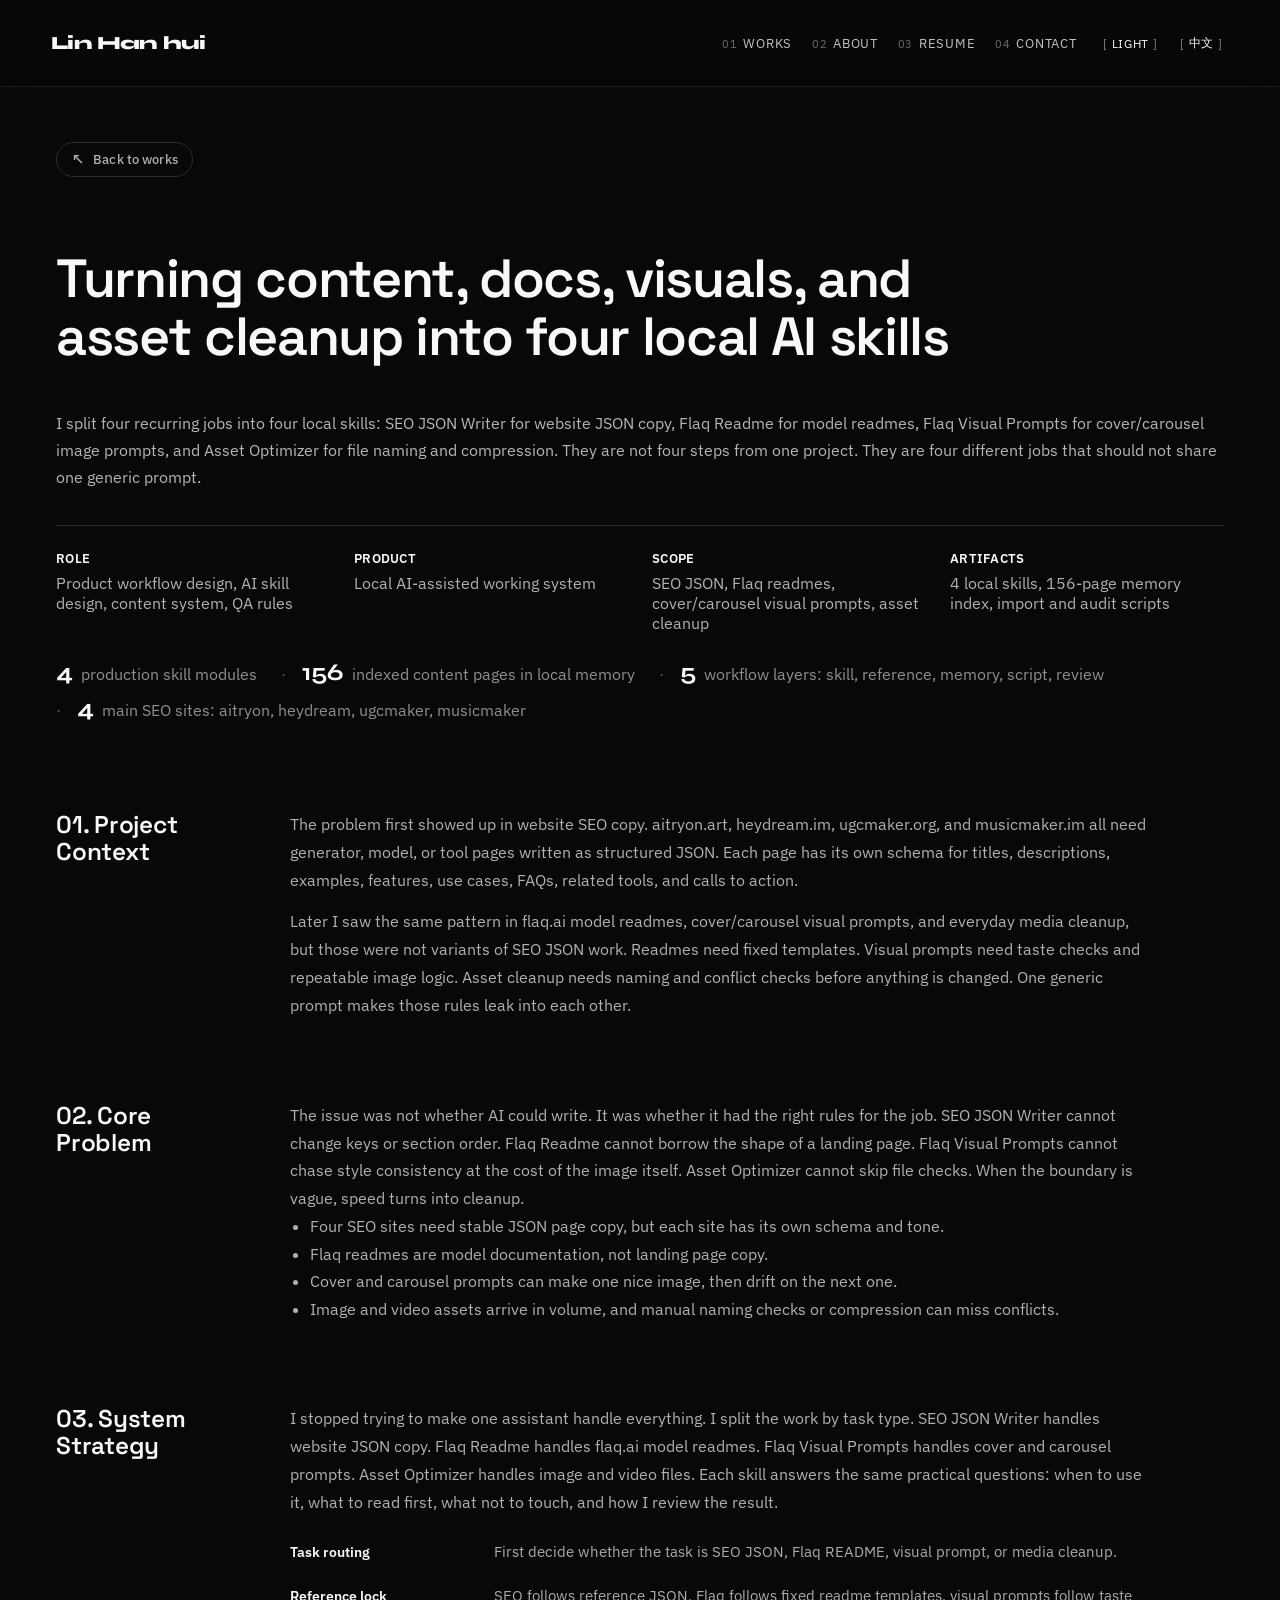
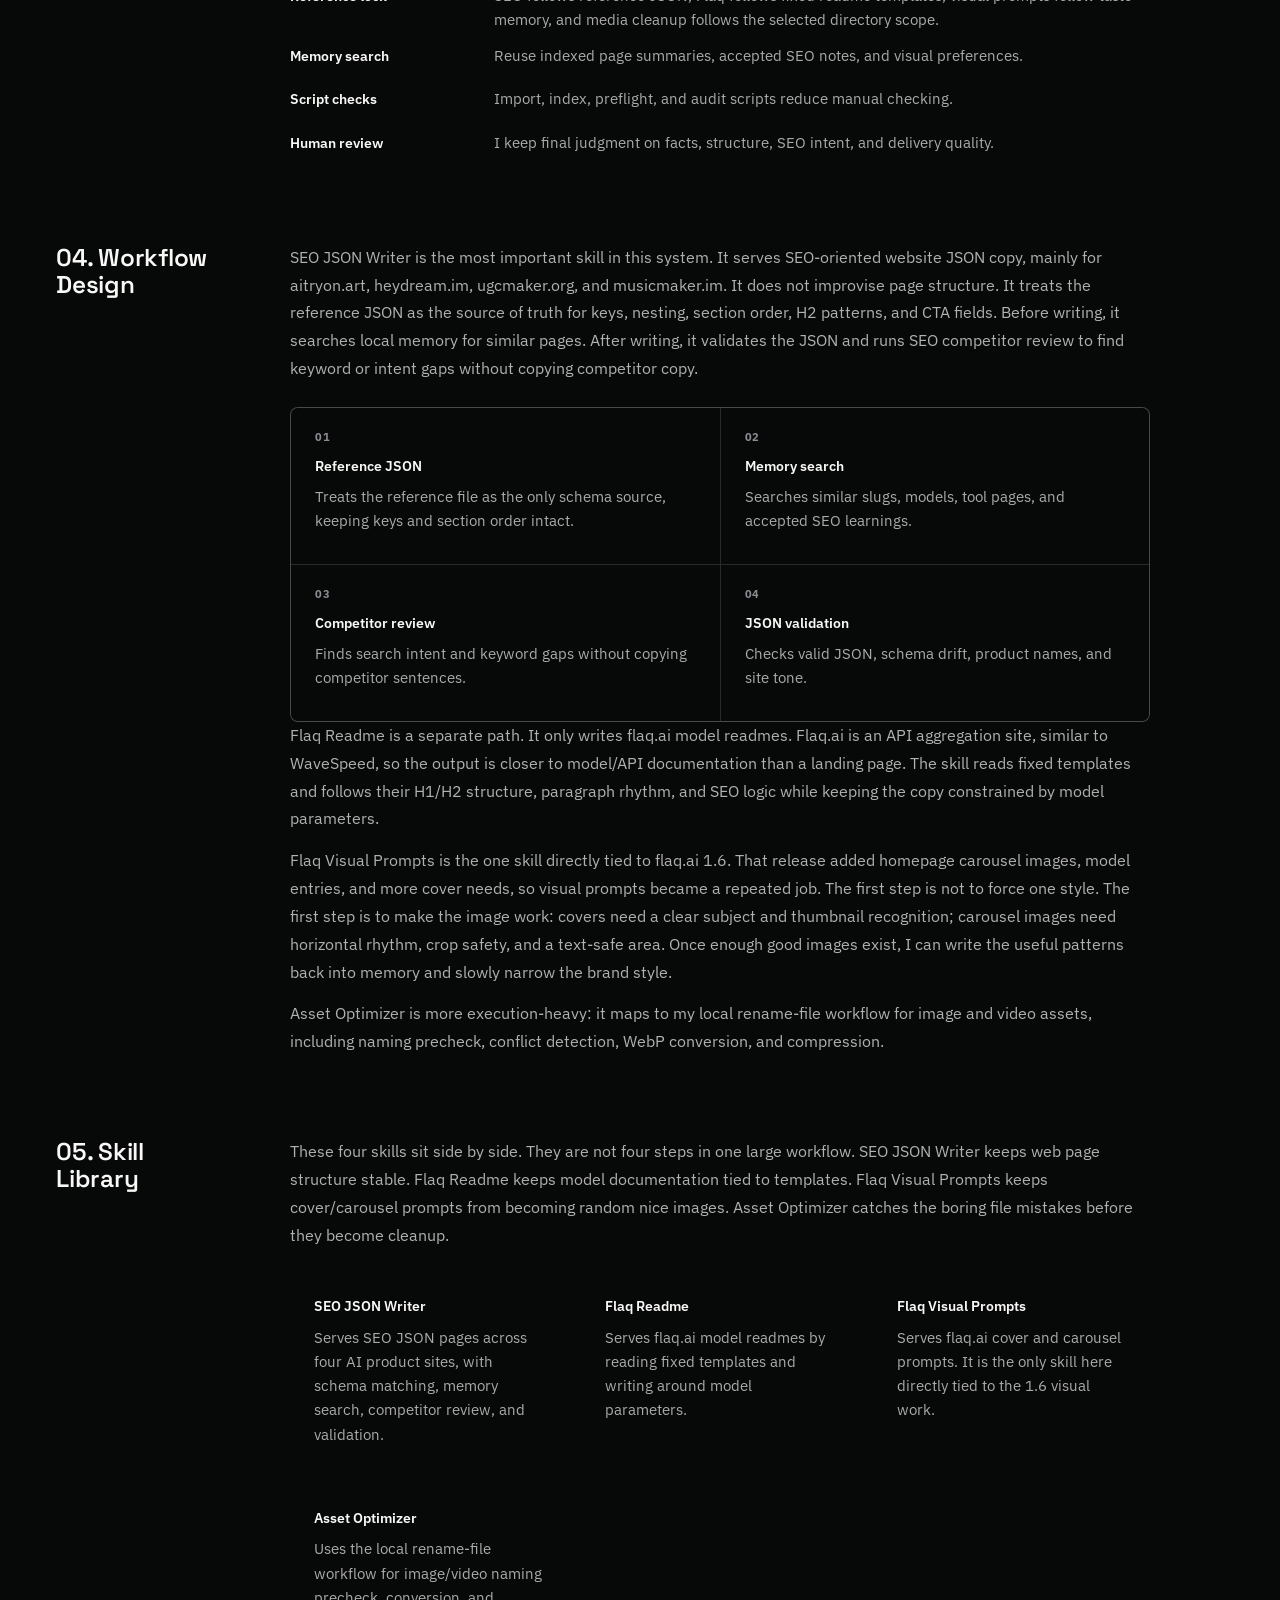
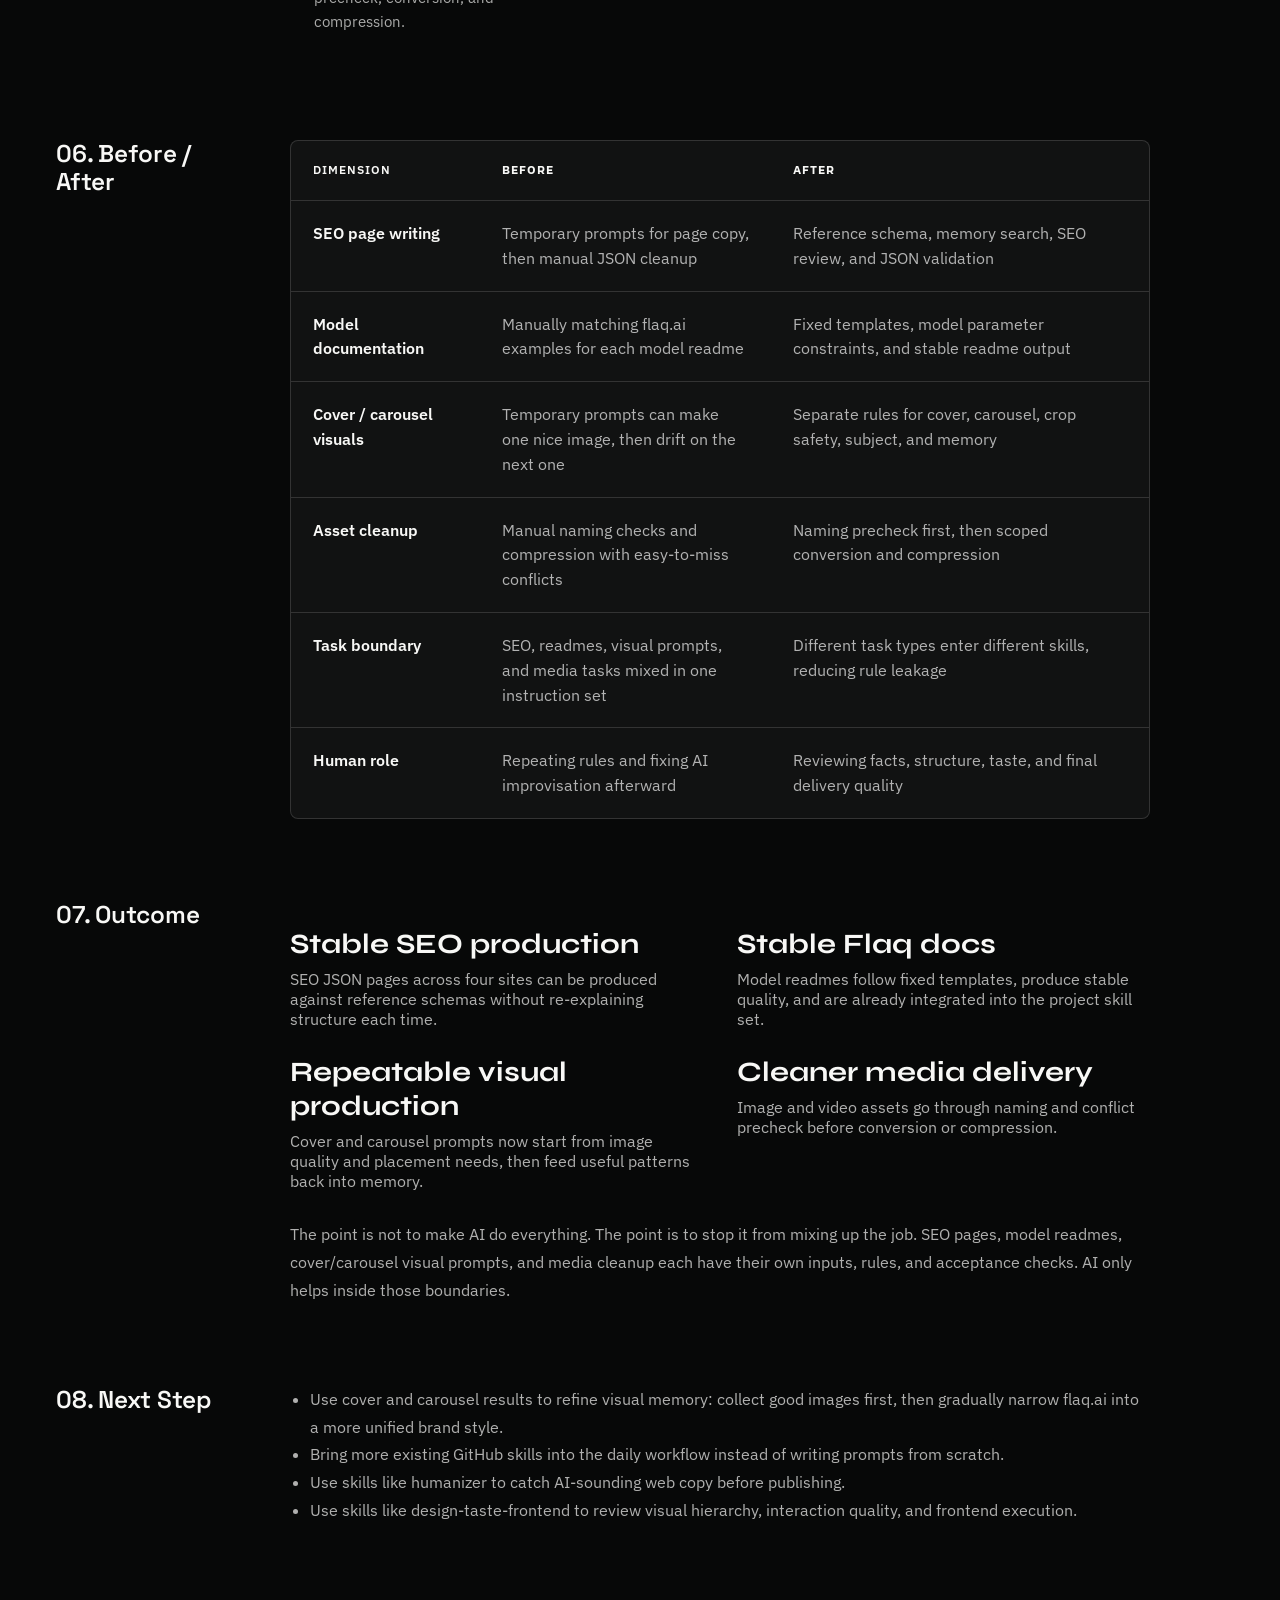
==== commit 529fc3f1: "Optimize site assets for web publishing" ====
--- a/case-study-ai-skill-system.html
+++ b/case-study-ai-skill-system.html
@@ -40,7 +40,7 @@
 
     <main>
       <section class="detail-hero" id="overview">
-        <a class="back-link" href="./index.html" data-i18n="cs-back">← Back to works</a>
+        <a class="back-link" href="./index.html" data-i18n="cs-back">Back to works</a>
         <h1 data-i18n="skill-title">把内容、文档、视觉和素材整理，拆成四个本地 AI Skills</h1>
         <p class="detail-intro" data-i18n="skill-intro">
           我把四类重复任务拆成四个本地 skills：SEO JSON Writer 写网页 JSON 文案，Flaq Readme 写模型 README，Flaq Visual Prompts 写 cover/carousel 视觉 prompt，Asset Optimizer 处理素材命名和压缩。它们不是同一个项目里的四个步骤，而是四种不同工作，不能混在一个通用 prompt 里。
--- a/css/styles.css
+++ b/css/styles.css
@@ -47,7 +47,8 @@
 #works,
 #about,
 #contact,
-.detail-hero {
+.detail-hero,
+.detail-section {
   scroll-margin-top: 96px;
 }
 
@@ -782,36 +783,47 @@
 }
 
 .featured-metrics {
-  display: grid;
-  grid-template-columns: repeat(3, minmax(0, 1fr));
-  gap: clamp(18px, 2vw, 32px);
+  display: flex;
+  flex-wrap: wrap;
+  gap: 14px 22px;
   margin-top: 42px;
 }
 
 .featured-metrics span {
+  position: relative;
+  display: inline-flex;
+  align-items: baseline;
+  gap: 8px;
   min-width: 0;
-  padding-top: 14px;
-  border-top: 1px solid rgba(255, 255, 255, 0.2);
+  padding: 0;
+  border: 0;
+}
+
+.featured-metrics span + span::before {
+  content: "·";
+  margin-right: 8px;
+  color: color-mix(in srgb, var(--white) 34%, transparent);
 }
 
 .featured-metrics strong {
-  display: block;
+  display: inline-block;
   color: var(--white);
   font-family: var(--font-title);
-  font-size: clamp(25px, 2vw, 34px);
+  font-size: clamp(24px, 1.8vw, 32px);
   font-weight: 600;
   line-height: 1;
+  white-space: nowrap;
 }
 
 .featured-metrics small {
-  display: block;
-  margin-top: 9px;
-  color: color-mix(in srgb, var(--white) 60%, transparent);
-  font-size: 13px;
-  font-weight: 500;
+  display: inline;
+  margin-top: 0;
+  color: color-mix(in srgb, var(--white) 56%, transparent);
+  font-size: 14px;
+  font-weight: 400;
   line-height: 1.35;
   text-transform: none;
-  letter-spacing: 0.01em;
+  letter-spacing: 0;
 }
 
 .featured-focus-list {
@@ -873,7 +885,7 @@
   display: grid;
   grid-template-columns: minmax(0, 0.95fr) minmax(420px, 0.72fr);
   gap: clamp(56px, 8vw, 136px);
-  align-items: start;
+  align-items: stretch;
   padding-top: clamp(72px, 10vh, 116px);
 }
 
@@ -903,46 +915,67 @@
   position: relative;
   display: inline-flex;
   align-items: center;
-  justify-content: flex-start;
-  min-height: 30px;
-  margin-top: 58px;
-  padding: 0 0 5px;
-  border: 0;
-  border-radius: 0;
+  gap: 14px;
+  justify-content: center;
+  width: fit-content;
+  min-height: 44px;
+  margin-top: auto;
+  padding: 10px 16px 10px 18px;
+  border: 1px solid var(--line);
+  border-radius: 999px;
   background: transparent;
   color: var(--soft);
-  font-size: 12px;
-  font-weight: 600;
-  letter-spacing: 0.08em;
+  font-size: clamp(14px, 0.95vw, 16px);
+  font-weight: 400;
+  letter-spacing: 0.01em;
   text-transform: uppercase;
-  transition: color 180ms ease;
+  align-self: flex-end;
+  transition:
+    background 180ms ease,
+    border-color 180ms ease,
+    color 180ms ease,
+    transform 240ms cubic-bezier(0.22, 1, 0.36, 1);
 }
 
 .about-resume::after {
-  position: absolute;
-  left: 0;
-  right: 0;
-  bottom: 0;
-  height: 1px;
-  content: "";
-  background: currentColor;
-  opacity: 0.72;
-  transform: scaleX(1);
-  transform-origin: left;
-  transition: opacity 180ms ease;
+  position: static;
+  display: inline-flex;
+  align-items: center;
+  justify-content: center;
+  width: 26px;
+  height: 26px;
+  content: "↗";
+  background: transparent;
+  color: currentColor;
+  font-size: 23px;
+  font-weight: 400;
+  line-height: 1;
+  opacity: 1;
+  transform: translate3d(0, -1px, 0);
+  transition:
+    background 180ms ease,
+    border-color 180ms ease,
+    color 180ms ease,
+    transform 260ms cubic-bezier(0.22, 1, 0.36, 1);
 }
 
 .about-resume:hover,
 .about-resume:focus-visible {
-  color: var(--accent);
+  border-color: #fff;
+  background: #fff;
+  color: #070808;
+  transform: translateX(3px);
 }
 
 .about-resume:hover::after,
 .about-resume:focus-visible::after {
-  opacity: 1;
+  transform: translate3d(2px, -2px, 0) rotate(45deg);
 }
 
 .about-timeline {
+  display: flex;
+  flex-direction: column;
+  min-height: clamp(520px, 58vh, 680px);
   padding-top: 10px;
 }
 
@@ -1059,7 +1092,7 @@
   padding-left: 0;
 }
 
-.contact-line2::after {
+.contact-line2::before {
   position: absolute;
   left: 0;
   right: 0;
@@ -1073,14 +1106,33 @@
   transition: transform 620ms cubic-bezier(0.76, 0, 0.24, 1);
 }
 
+.contact-line2::after {
+  display: inline-block;
+  margin-left: 0.16em;
+  content: "↗";
+  font-family: var(--font-body);
+  font-size: 0.76em;
+  font-weight: 300;
+  line-height: 1;
+  letter-spacing: 0;
+  vertical-align: 0.05em;
+  transform: translate3d(0, 0, 0);
+  transition: transform 420ms cubic-bezier(0.22, 1, 0.36, 1);
+}
+
 .contact-headline:hover .contact-line2,
 .contact-headline:focus-visible .contact-line2 {
   color: var(--accent);
 }
 
+.contact-headline:hover .contact-line2::before,
+.contact-headline:focus-visible .contact-line2::before {
+  transform: scaleX(1);
+}
+
 .contact-headline:hover .contact-line2::after,
 .contact-headline:focus-visible .contact-line2::after {
-  transform: scaleX(1);
+  transform: translate3d(0.06em, -0.06em, 0);
 }
 
 [data-theme="light"] .contact-headline {
@@ -1097,7 +1149,7 @@
   color: var(--accent);
 }
 
-[data-theme="light"] .contact-line2::after {
+[data-theme="light"] .contact-line2::before {
   background: var(--accent);
 }
 
@@ -1187,8 +1239,6 @@
 
 .detail-hero .back-link {
   margin-bottom: 28px;
-  color: var(--soft);
-  font-size: 13px;
 }
 
 .detail-wide-image {
@@ -1292,6 +1342,7 @@
   letter-spacing: -0.025em;
   color: var(--white);
   text-wrap: balance;
+  overflow-wrap: anywhere;
 }
 
 .detail-intro {
@@ -1301,6 +1352,7 @@
   font-size: clamp(16px, 1.08vw, 18px);
   font-weight: 400;
   line-height: 1.68;
+  overflow-wrap: anywhere;
 }
 
 .detail-meta {
@@ -1313,6 +1365,10 @@
   border-top: 1px solid var(--line);
 }
 
+.detail-meta div {
+  min-width: 0;
+}
+
 .detail-meta strong {
   display: block;
   margin-bottom: 6px;
@@ -1330,6 +1386,7 @@
 .detail-wide-image figcaption,
 .detail-outcomes span {
   color: color-mix(in srgb, var(--white) 70%, transparent);
+  overflow-wrap: anywhere;
 }
 
 .detail-section {
@@ -1407,26 +1464,40 @@
 
 .system-grid {
   grid-template-columns: repeat(2, 1fr);
+  gap: 1px;
+  border: 1px solid var(--line);
+  border-radius: 8px;
+  overflow: hidden;
+  background: var(--line);
+  counter-reset: system-item;
 }
 
 .insight-grid div,
-.system-grid div,
 .strategy-list div {
-  border-top: 1px solid var(--line);
+  border: 0;
   background: transparent;
 }
 
 [data-theme="light"] .insight-grid div,
-[data-theme="light"] .system-grid div,
 [data-theme="light"] .strategy-list div {
   background: transparent;
+}
+
+.system-grid div {
+  counter-increment: system-item;
+  border: 0;
+  background: var(--ink);
+}
+
+[data-theme="light"] .system-grid div {
+  background: color-mix(in srgb, var(--ink) 97%, var(--paper) 3%);
 }
 
 .insight-grid div,
 .system-grid div {
   min-width: 0;
-  min-height: 132px;
-  padding: 16px 0 0;
+  min-height: 156px;
+  padding: 24px;
   overflow-wrap: break-word;
 }
 
@@ -1440,6 +1511,17 @@
   font-size: 14px;
   font-weight: 600;
   line-height: 1.3;
+}
+
+.system-grid strong::before {
+  content: "0" counter(system-item);
+  display: block;
+  margin-bottom: 14px;
+  color: var(--muted);
+  font-size: 11px;
+  font-weight: 700;
+  letter-spacing: 0.08em;
+  line-height: 1;
 }
 
 .research-note span,
@@ -1464,7 +1546,7 @@
   grid-template-columns: minmax(180px, 0.24fr) minmax(0, 1fr);
   gap: 24px;
   align-items: baseline;
-  padding: 16px 0 0;
+  padding: 0;
 }
 
 .detail-wide-image img {
@@ -1504,7 +1586,7 @@
 .detail-outcomes {
   display: grid;
   grid-template-columns: repeat(2, 1fr);
-  gap: 28px;
+  gap: 26px 34px;
   margin-top: 26px;
 }
 
@@ -1513,8 +1595,8 @@
 }
 
 .detail-outcomes div {
-  padding-top: 18px;
-  border-top: 1px solid var(--line);
+  padding: 0;
+  border: 0;
 }
 
 .detail-outcomes strong {
@@ -1530,11 +1612,11 @@
   overflow-x: auto;
   border: 1px solid var(--line);
   border-radius: 8px;
-  background: rgba(255, 255, 255, 0.045);
+  background: color-mix(in srgb, var(--ink) 96%, var(--white) 4%);
 }
 
 [data-theme="light"] .comparison-table {
-  background: rgba(20, 20, 20, 0.04);
+  background: color-mix(in srgb, var(--ink) 97%, var(--paper) 3%);
 }
 
 .comparison-table table {
@@ -1545,28 +1627,45 @@
 
 .comparison-table th,
 .comparison-table td {
-  padding: 18px 20px;
+  padding: 20px 22px;
   border-bottom: 1px solid var(--line);
   text-align: left;
   vertical-align: top;
-  line-height: 1.5;
+  line-height: 1.55;
 }
 
 .comparison-table th {
-  background: rgba(255, 255, 255, 0.075);
-  color: var(--white);
-  font-size: 13px;
-  font-weight: 600;
+  background: transparent;
+  color: var(--white);
+  font-size: 12px;
+  font-weight: 700;
   text-transform: uppercase;
-  letter-spacing: 0.04em;
+  letter-spacing: 0.08em;
 }
 
 [data-theme="light"] .comparison-table th {
-  background: rgba(20, 20, 20, 0.06);
+  background: transparent;
 }
 
 .comparison-table td {
   color: var(--soft);
+}
+
+.comparison-table th:first-child,
+.comparison-table td:first-child {
+  width: 22%;
+  color: var(--white);
+  font-weight: 600;
+}
+
+.comparison-table th:nth-child(2),
+.comparison-table td:nth-child(2) {
+  width: 34%;
+}
+
+.comparison-table th:nth-child(3),
+.comparison-table td:nth-child(3) {
+  width: 44%;
 }
 
 .comparison-table tr:last-child td {
@@ -1579,37 +1678,51 @@
   margin: 28px auto 0 0;
   padding-bottom: 8px;
   display: flex;
-  gap: 14px;
+  flex-wrap: wrap;
+  gap: 12px 24px;
   overflow-x: auto;
   scrollbar-width: thin;
   scroll-snap-type: x proximity;
 }
 
 .metric-strip div {
-  flex: 1 1 0;
+  position: relative;
+  display: inline-flex;
+  align-items: baseline;
+  gap: 8px;
+  flex: 0 1 auto;
   min-width: 0;
-  padding: 14px 16px;
-  border-top: 1px solid var(--line);
+  padding: 0;
+  border: 0;
   background: transparent;
   scroll-snap-align: start;
 }
 
+.metric-strip div + div::before {
+  content: "·";
+  margin-right: 8px;
+  color: color-mix(in srgb, var(--white) 34%, transparent);
+}
+
 [data-theme="light"] .metric-strip div {
   background: transparent;
 }
 
 .metric-strip strong {
-  display: block;
-  margin-bottom: 6px;
+  display: inline-block;
+  margin-bottom: 0;
   font-family: var(--font-display);
   color: var(--white);
   font-size: 24px;
   font-weight: 700;
   line-height: 1;
+  white-space: nowrap;
 }
 
 .metric-strip span {
-  color: var(--soft);
+  color: color-mix(in srgb, var(--white) 56%, transparent);
+  font-weight: 400;
+  overflow-wrap: anywhere;
 }
 
 html[lang="zh"] body {
@@ -1750,21 +1863,43 @@
 .back-link {
   display: inline-flex;
   align-items: center;
+  gap: 8px;
   min-height: 32px;
   margin-bottom: 48px;
-  padding: 0;
-  border: 0;
-  border-radius: 0;
+  padding: 8px 14px;
+  border: 1px solid var(--line);
+  border-radius: 999px;
+  background: transparent;
   color: var(--soft);
-  font-size: clamp(17px, 1.15vw, 20px);
-  font-weight: 600;
+  font-size: 13px;
+  font-weight: 500;
   letter-spacing: 0.01em;
-  transition: color 180ms ease;
+  transition:
+    background 180ms ease,
+    border-color 180ms ease,
+    color 180ms ease,
+    transform 220ms cubic-bezier(0.22, 1, 0.36, 1);
+}
+
+.back-link::before {
+  content: "↖";
+  font-size: 16px;
+  line-height: 1;
+  transform: translate3d(0, -1px, 0) rotate(0deg);
+  transition: transform 240ms cubic-bezier(0.22, 1, 0.36, 1);
 }
 
 .back-link:hover,
 .back-link:focus-visible {
-  color: var(--accent);
+  border-color: #fff;
+  background: #fff;
+  color: #070808;
+  transform: translateX(-2px);
+}
+
+.back-link:hover::before,
+.back-link:focus-visible::before {
+  transform: translate3d(-3px, -1px, 0) rotate(-45deg);
 }
 
 .case-rail {
@@ -1772,7 +1907,7 @@
   top: 50%;
   right: clamp(20px, 2.6vw, 44px);
   z-index: 8;
-  display: grid;
+  display: none;
   gap: 10px;
   transform: translateY(-50%);
   opacity: 0;
@@ -1834,6 +1969,12 @@
   background: var(--accent);
 }
 
+@media (min-width: 1440px) {
+  .case-rail {
+    display: grid;
+  }
+}
+
 /* ─── Resume Page ───────────────────────────────────────────────────────── */
 .resume-page main {
   padding-bottom: 80px;
@@ -1989,6 +2130,15 @@
 
   .about-content {
     grid-template-columns: 1fr;
+  }
+
+  .about-timeline {
+    min-height: auto;
+  }
+
+  .about-resume {
+    align-self: flex-start;
+    margin-top: 40px;
   }
 
   .about-copy p {
@@ -2069,7 +2219,8 @@
   #works,
   #about,
   #contact,
-  .detail-hero {
+  .detail-hero,
+  .detail-section {
     scroll-margin-top: 84px;
   }
 
@@ -2257,8 +2408,7 @@
   }
 
   .featured-metrics {
-    grid-template-columns: repeat(2, minmax(0, 1fr));
-    gap: 14px;
+    gap: 12px 18px;
   }
 
   .featured-case-copy h2 {
@@ -2280,7 +2430,7 @@
   .detail-hero,
   .detail-section,
   .detail-wide-image {
-    width: min(100% - 48px, 920px);
+    width: min(calc(100vw - 48px), 920px);
   }
 
   .detail-meta,
@@ -2291,6 +2441,96 @@
   .insight-grid,
   .system-grid {
     grid-template-columns: 1fr;
+  }
+
+  .system-grid {
+    gap: 1px;
+  }
+
+  .system-grid div {
+    min-height: auto;
+    padding: 20px;
+  }
+
+  .comparison-table {
+    overflow: visible;
+    border-radius: 8px;
+    background: transparent;
+  }
+
+  .comparison-table table,
+  .comparison-table thead,
+  .comparison-table tbody,
+  .comparison-table tr,
+  .comparison-table th,
+  .comparison-table td {
+    display: block;
+  }
+
+  .comparison-table table {
+    min-width: 0;
+  }
+
+  .comparison-table thead {
+    display: none;
+  }
+
+  .comparison-table tr {
+    padding: 20px;
+    border-bottom: 1px solid var(--line);
+    background: color-mix(in srgb, var(--ink) 96%, var(--white) 4%);
+  }
+
+  [data-theme="light"] .comparison-table tr {
+    background: color-mix(in srgb, var(--ink) 97%, var(--paper) 3%);
+  }
+
+  .comparison-table tr + tr {
+    border-top: 0;
+  }
+
+  .comparison-table td {
+    width: auto;
+    padding: 0;
+    border: 0;
+    font-size: 15px;
+    line-height: 1.58;
+  }
+
+  .comparison-table td + td {
+    margin-top: 14px;
+  }
+
+  .comparison-table td:first-child {
+    width: auto;
+    margin-bottom: 16px;
+    color: var(--white);
+    font-size: 16px;
+    font-weight: 700;
+  }
+
+  .comparison-table td:nth-child(2),
+  .comparison-table td:nth-child(3) {
+    width: auto;
+  }
+
+  .comparison-table td:nth-child(2)::before {
+    content: "Before";
+  }
+
+  .comparison-table td:nth-child(3)::before {
+    content: "After";
+  }
+
+  .comparison-table td:nth-child(2)::before,
+  .comparison-table td:nth-child(3)::before {
+    display: block;
+    margin-bottom: 4px;
+    color: var(--muted);
+    font-size: 11px;
+    font-weight: 700;
+    letter-spacing: 0.08em;
+    text-transform: uppercase;
   }
 
   .detail-hero h1 {
@@ -2327,15 +2567,47 @@
 
   .metric-strip {
     display: grid;
-    grid-template-columns: repeat(2, minmax(0, 1fr));
-    gap: 14px;
+    grid-template-columns: 1fr;
+    gap: 16px;
     overflow: visible;
     scroll-snap-type: none;
+    padding-bottom: 0;
   }
 
   .metric-strip div {
+    display: grid;
+    grid-template-columns: 44px minmax(0, 1fr);
+    align-items: start;
+    column-gap: 12px;
     min-width: 0;
-    padding: 14px 0 0;
+    padding: 0;
+  }
+
+  .metric-strip div + div::before {
+    content: none;
+    display: none;
+  }
+
+  .metric-strip strong {
+    font-size: 27px;
+    line-height: 1.05;
+  }
+
+  .metric-strip span {
+    font-size: 17px;
+    line-height: 1.48;
+    max-width: 240px;
+    overflow-wrap: break-word;
+  }
+
+  html[lang="zh"] .metric-strip span {
+    letter-spacing: 0;
+  }
+
+  html[lang="zh"] .detail-intro,
+  html[lang="zh"] .detail-meta span,
+  html[lang="zh"] .metric-strip span {
+    word-break: break-all;
   }
 
   .floating-case-nav a {
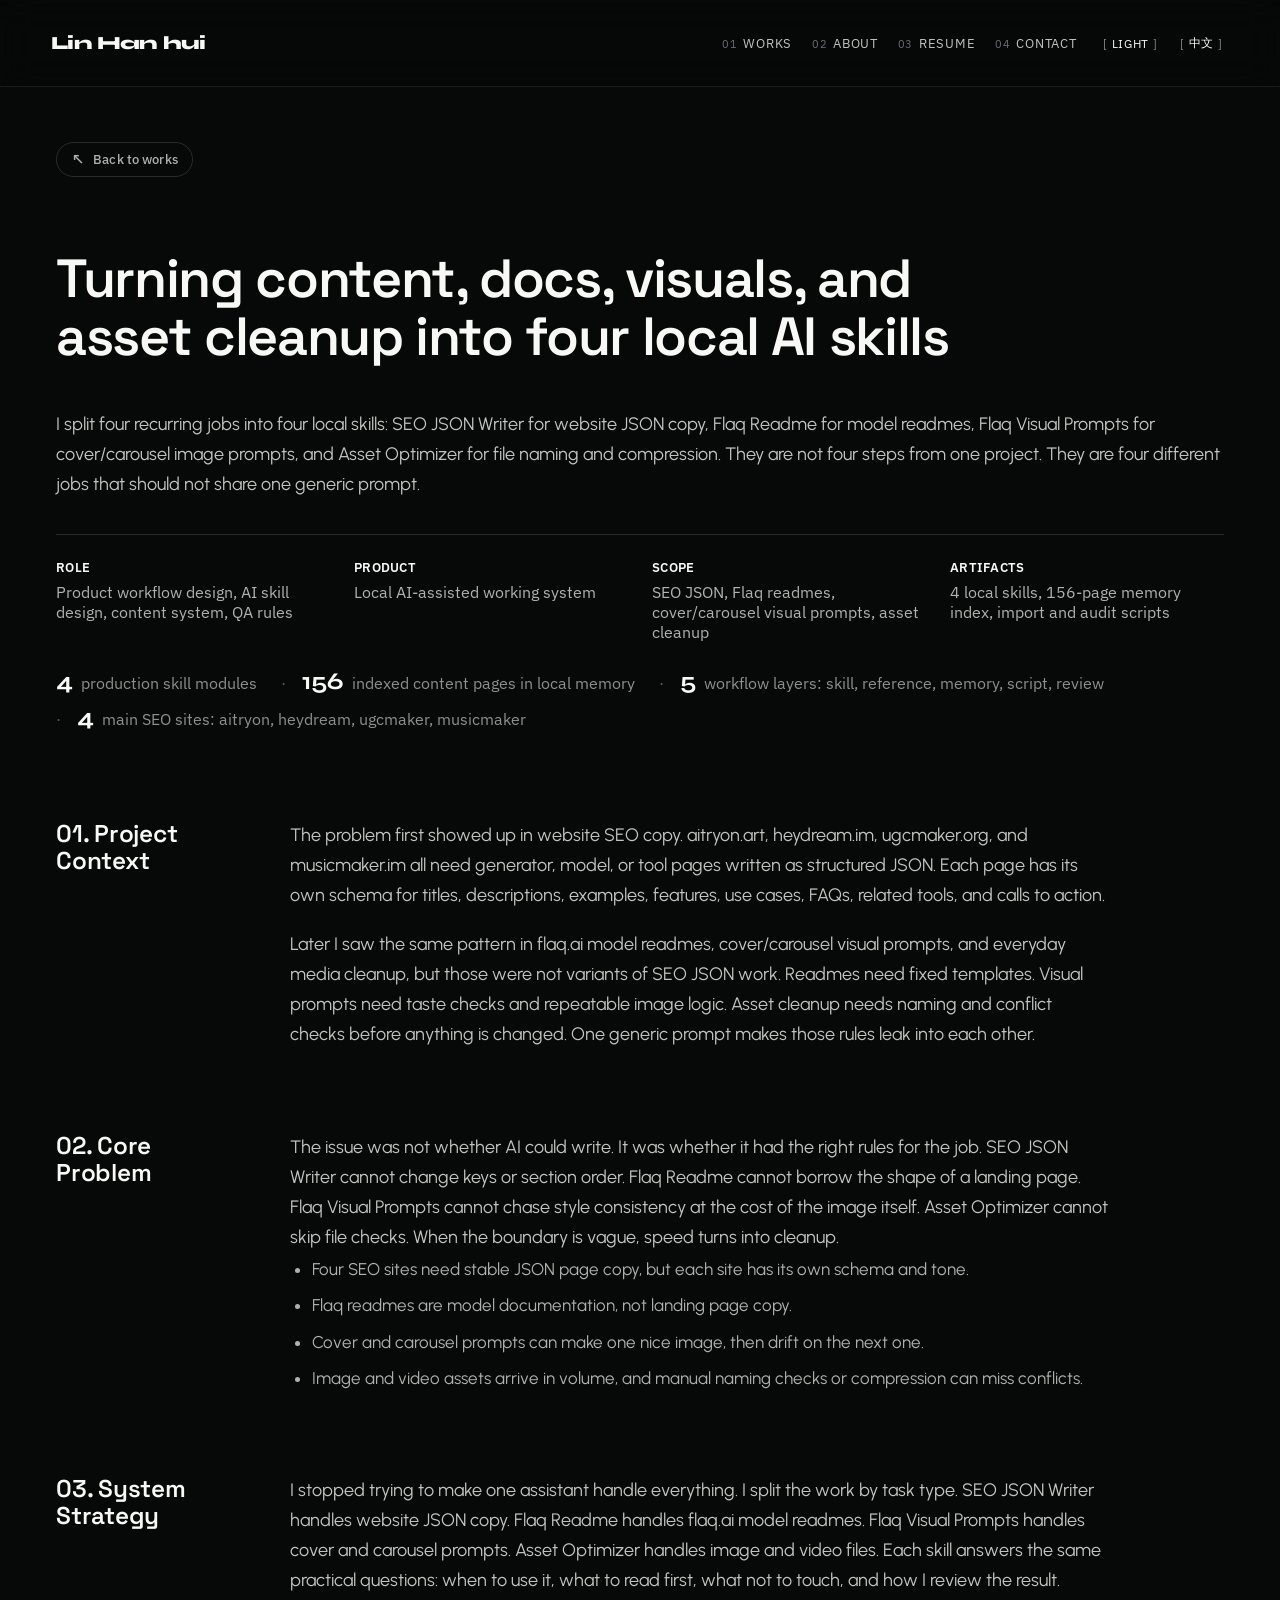
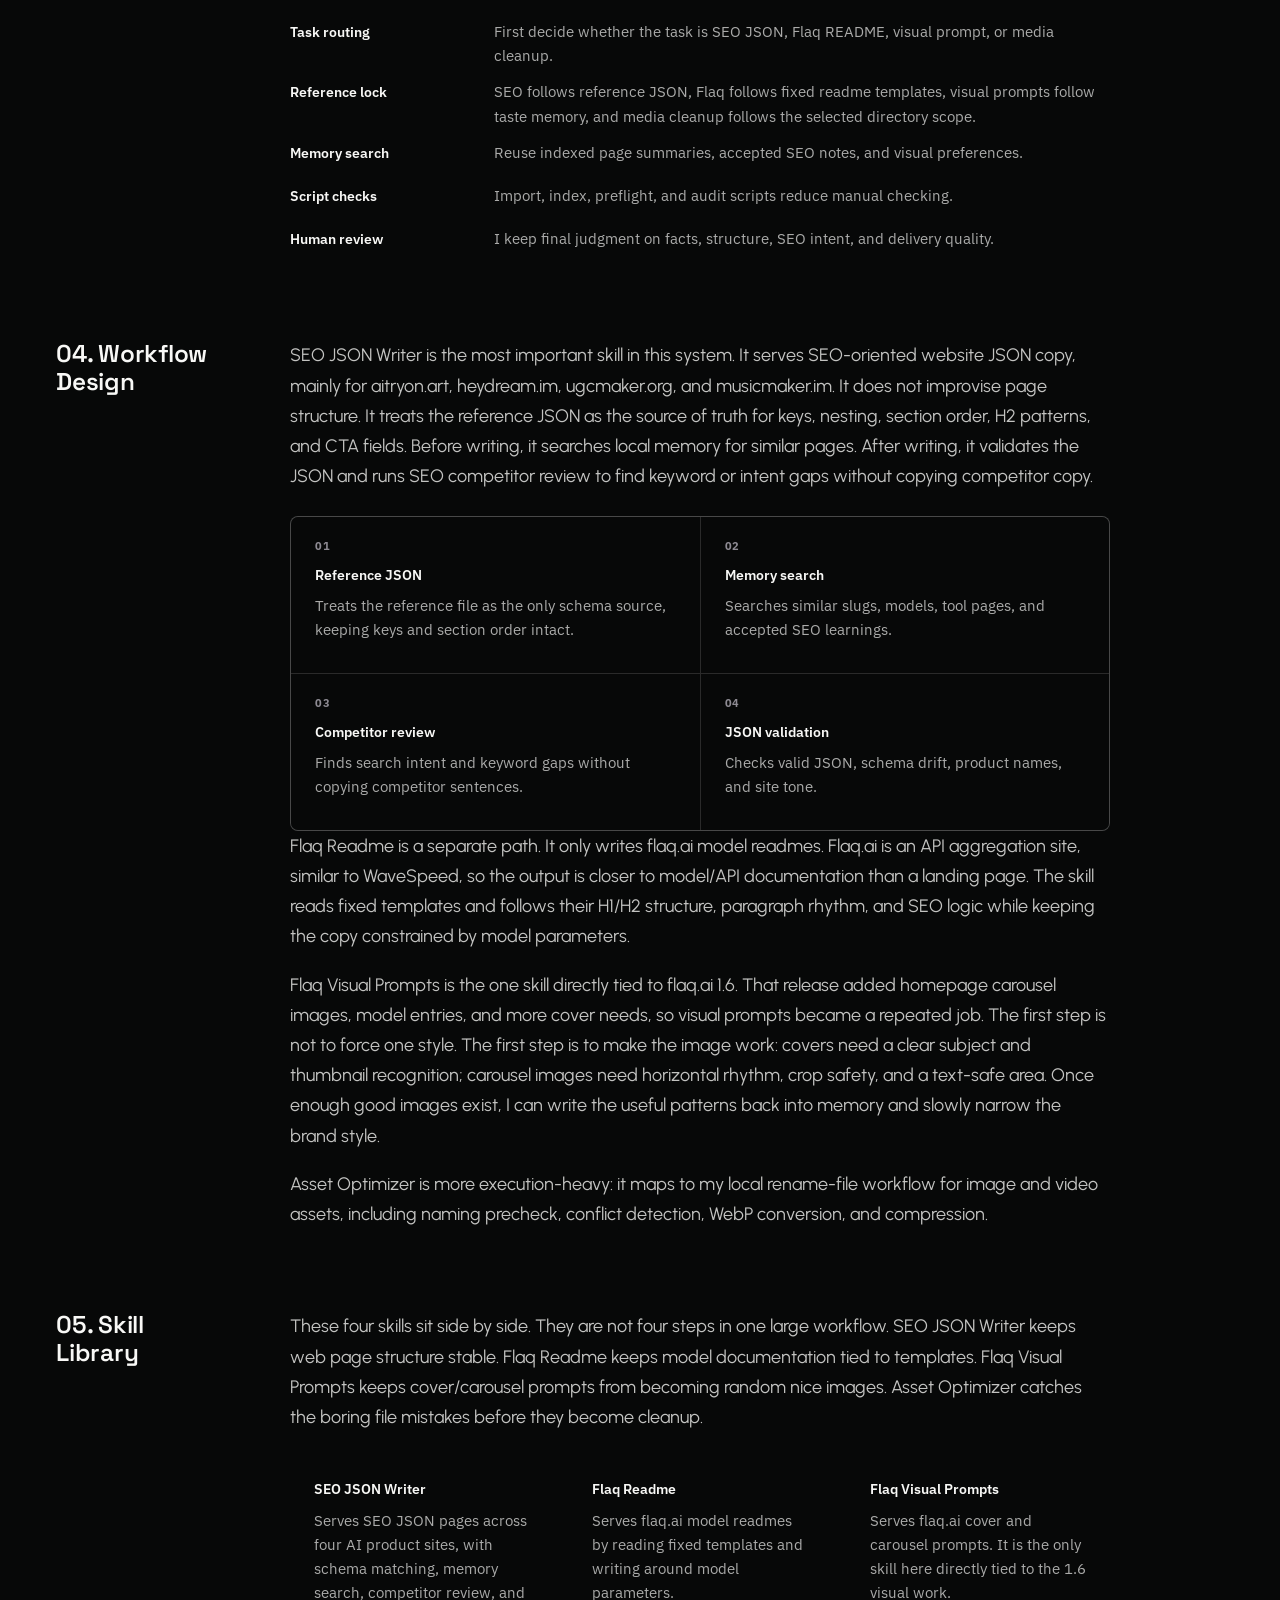
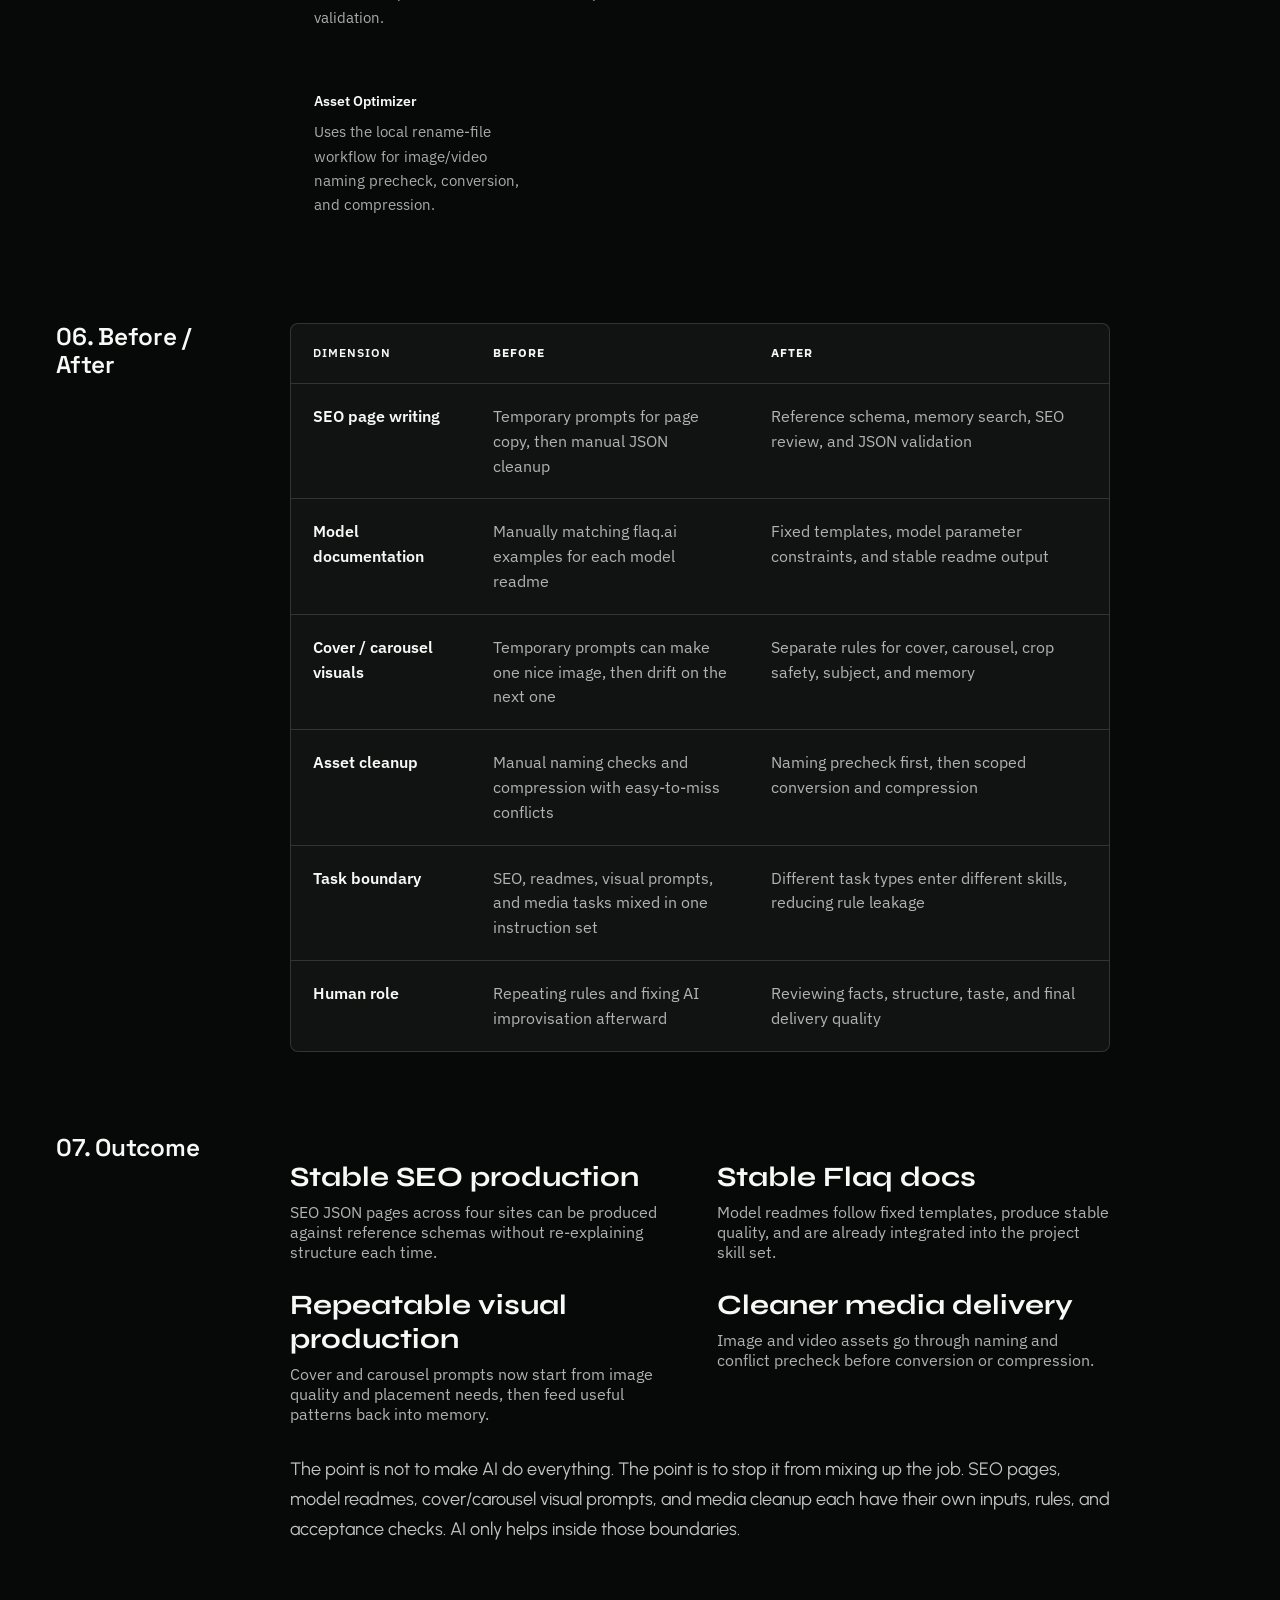
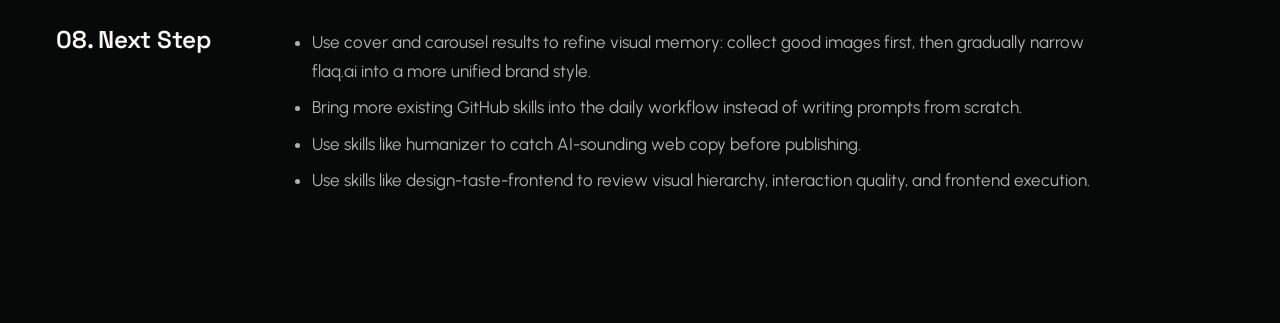
==== commit 623a6225: "更新正文规范和一些动效" ====
--- a/case-study-ai-skill-system.html
+++ b/case-study-ai-skill-system.html
@@ -10,7 +10,7 @@
     <link rel="preconnect" href="https://fonts.googleapis.com" />
     <link rel="preconnect" href="https://fonts.gstatic.com" crossorigin />
     <link
-      href="https://fonts.googleapis.com/css2?family=IBM+Plex+Sans:wght@400;500;600;700&family=Space+Grotesk:wght@500;600;700&family=Syne:wght@700;800&display=block"
+      href="https://fonts.googleapis.com/css2?family=IBM+Plex+Sans:wght@400;500;600;700&family=Space+Grotesk:wght@500;600;700&family=Syne:wght@700;800&family=Urbanist:wght@400;500;600;700&display=block"
       rel="stylesheet"
     />
     <link rel="stylesheet" href="./css/styles.css" />
--- a/css/styles.css
+++ b/css/styles.css
@@ -14,10 +14,13 @@
   --max: 1680px;
   --detail: 1180px;
   --detail-media: 1440px;
-  --reading: 860px;
+  --reading: 820px;
   --font-display: "Syne", ui-sans-serif, system-ui, sans-serif;
   --font-title: "Space Grotesk", ui-sans-serif, system-ui, sans-serif;
   --font-body: "IBM Plex Sans", ui-sans-serif, system-ui, -apple-system, BlinkMacSystemFont, "Segoe UI", sans-serif;
+  --font-copy: "Urbanist", "Inter", "IBM Plex Sans", "PingFang SC", "Microsoft YaHei UI", "Microsoft YaHei", ui-sans-serif, system-ui, -apple-system, BlinkMacSystemFont, "Segoe UI", sans-serif;
+  --copy: color-mix(in srgb, var(--white) 78%, transparent);
+  --copy-muted: color-mix(in srgb, var(--white) 70%, transparent);
 }
 
 [data-theme="light"] {
@@ -33,6 +36,8 @@
   --accent-line: rgba(98, 116, 0, 0.28);
   --nav-bg: rgba(245, 243, 239, 0.68);
   --nav-line: rgba(20, 20, 20, 0.08);
+  --copy: color-mix(in srgb, var(--white) 76%, transparent);
+  --copy-muted: color-mix(in srgb, var(--white) 68%, transparent);
 }
 
 * {
@@ -488,9 +493,11 @@
 .hero-intro {
   max-width: 640px;
   margin: 0;
-  color: var(--soft);
-  font-size: clamp(16px, 1.15vw, 19px);
-  line-height: 1.6;
+  color: var(--copy);
+  font-family: var(--font-copy);
+  font-size: clamp(18px, 1.18vw, 21px);
+  font-weight: 400;
+  line-height: 1.66;
 }
 
 .hero-intro + .hero-intro {
@@ -513,7 +520,10 @@
   padding: 6px 14px;
   border: 1px solid var(--line);
   border-radius: 999px;
+  font-family: var(--font-body);
   font-size: 11px;
+  font-weight: 500;
+  line-height: 1;
   letter-spacing: 0.12em;
   color: var(--soft);
   text-transform: uppercase;
@@ -566,6 +576,7 @@
 .section-kicker {
   margin: 0 0 26px;
   color: var(--white);
+  font-family: var(--font-body);
   font-size: 13px;
   font-weight: 500;
   letter-spacing: 0.18em;
@@ -584,7 +595,7 @@
 }
 
 .featured-case + .featured-case {
-  margin-top: clamp(52px, 7vw, 108px);
+  margin-top: clamp(76px, 9vw, 144px);
 }
 
 .featured-case-copy {
@@ -613,6 +624,77 @@
 
 .featured-cover {
   align-self: center;
+}
+
+.work-stage .featured-case.reveal-content {
+  opacity: 1;
+  transform: none;
+  transition: none;
+}
+
+.featured-case .featured-case-copy > *,
+.featured-case .featured-cover {
+  opacity: 0;
+  will-change: opacity, transform, clip-path;
+}
+
+.featured-case .featured-case-copy > * {
+  transform: translate3d(0, 14px, 0);
+  transition:
+    opacity 360ms ease,
+    transform 460ms cubic-bezier(0.22, 1, 0.36, 1);
+}
+
+.featured-case .featured-cover {
+  clip-path: inset(0 100% 0 0);
+  transform: translate3d(0, 12px, 0);
+  transition:
+    opacity 420ms ease,
+    clip-path 640ms cubic-bezier(0.76, 0, 0.24, 1),
+    transform 520ms cubic-bezier(0.22, 1, 0.36, 1);
+}
+
+.reveal-section.is-visible .featured-case .blind-title > span {
+  animation: none;
+  transform: translate3d(0, -108%, 0);
+}
+
+.reveal-section.is-visible .featured-case.is-case-visible .blind-title > span {
+  animation: blind-title-down 620ms cubic-bezier(0.76, 0, 0.24, 1) 60ms both;
+}
+
+.featured-case.is-case-visible .featured-case-copy > *,
+.featured-case.is-case-visible .featured-cover {
+  opacity: 1;
+  transform: translate3d(0, 0, 0);
+}
+
+.featured-case.is-case-visible .featured-cover {
+  clip-path: inset(0);
+}
+
+.featured-case.is-case-visible .featured-meta {
+  transition-delay: 20ms;
+}
+
+.featured-case.is-case-visible .featured-case-copy h2 {
+  transition-delay: 80ms;
+}
+
+.featured-case.is-case-visible .featured-case-copy p:not(.featured-meta) {
+  transition-delay: 150ms;
+}
+
+.featured-case.is-case-visible .featured-cover {
+  transition-delay: 90ms;
+}
+
+.featured-case.is-case-visible .featured-metrics {
+  transition-delay: 220ms;
+}
+
+.featured-case.is-case-visible .featured-focus-list {
+  transition-delay: 300ms;
 }
 
 [data-theme="light"] .preview-media {
@@ -742,6 +824,7 @@
 .featured-meta,
 #previewMeta {
   max-width: 520px;
+  font-family: var(--font-body);
   font-size: 12px;
   font-weight: 500;
   line-height: 1.35;
@@ -773,13 +856,14 @@
   margin-top: 24px;
 }
 
-.featured-case-copy #previewText {
+.featured-case-copy > p:not(.featured-meta) {
   max-width: 520px;
   margin-top: 32px;
-  color: color-mix(in srgb, var(--white) 68%, transparent);
-  font-size: 16px;
+  color: var(--copy-muted);
+  font-family: var(--font-copy);
+  font-size: clamp(17px, 1.02vw, 19px);
   font-weight: 400;
-  line-height: 1.62;
+  line-height: 1.68;
 }
 
 .featured-metrics {
@@ -819,11 +903,12 @@
   display: inline;
   margin-top: 0;
   color: color-mix(in srgb, var(--white) 56%, transparent);
-  font-size: 14px;
-  font-weight: 400;
+  font-family: var(--font-body);
+  font-size: 13px;
+  font-weight: 500;
   line-height: 1.35;
+  letter-spacing: 0.02em;
   text-transform: none;
-  letter-spacing: 0;
 }
 
 .featured-focus-list {
@@ -836,9 +921,10 @@
 
 .featured-focus-list span {
   margin: 0;
+  font-family: var(--font-body);
   font-size: 13px;
   font-weight: 500;
-  letter-spacing: 0.01em;
+  letter-spacing: 0.02em;
 }
 
 .featured-focus-list span {
@@ -895,10 +981,12 @@
 
 .about-copy p {
   margin: 0;
-  color: var(--muted);
+  color: var(--copy-muted);
+  font-family: var(--font-copy);
   font-size: clamp(22px, 2vw, 34px);
-  line-height: 1.42;
-  letter-spacing: -0.015em;
+  font-weight: 400;
+  line-height: 1.46;
+  letter-spacing: 0;
 }
 
 .about-copy p + p {
@@ -1348,10 +1436,11 @@
 .detail-intro {
   max-width: var(--detail);
   margin: 22px 0 0;
-  color: color-mix(in srgb, var(--white) 72%, transparent);
-  font-size: clamp(16px, 1.08vw, 18px);
+  color: var(--copy);
+  font-family: var(--font-copy);
+  font-size: clamp(18px, 1.18vw, 21px);
   font-weight: 400;
-  line-height: 1.68;
+  line-height: 1.66;
   overflow-wrap: anywhere;
 }
 
@@ -1385,7 +1474,7 @@
 .detail-section li,
 .detail-wide-image figcaption,
 .detail-outcomes span {
-  color: color-mix(in srgb, var(--white) 70%, transparent);
+  color: var(--copy-muted);
   overflow-wrap: anywhere;
 }
 
@@ -1425,22 +1514,29 @@
 .detail-section > p {
   max-width: var(--reading);
   margin: 0;
-  font-size: clamp(16px, 1vw, 17px);
+  color: var(--copy);
+  font-family: var(--font-copy);
+  font-size: clamp(18px, 1.08vw, 20px);
   font-weight: 400;
-  line-height: 1.74;
+  line-height: 1.68;
 }
 
 .detail-section > p + p {
-  margin-top: 14px;
+  margin-top: 18px;
 }
 
 .detail-section > ul {
   max-width: var(--reading);
-  margin: 0;
-  padding-left: 20px;
-  font-size: clamp(16px, 1vw, 17px);
+  margin: 2px 0 0;
+  padding-left: 22px;
+  font-family: var(--font-copy);
+  font-size: clamp(17px, 1.02vw, 19px);
   font-weight: 400;
-  line-height: 1.72;
+  line-height: 1.68;
+}
+
+.detail-section > ul li + li {
+  margin-top: 8px;
 }
 
 .insight-grid,
@@ -1779,9 +1875,9 @@
 html[lang="zh"] .detail-section > ul,
 html[lang="zh"] .detail-section li,
 html[lang="zh"] .detail-outcomes span,
-html[lang="zh"] .featured-case-copy #previewText,
+html[lang="zh"] .featured-case-copy > p:not(.featured-meta),
 html[lang="zh"] .about-copy p {
-  line-height: 1.86;
+  line-height: 1.82;
 }
 
 html[lang="zh"] .featured-focus-list span + span::before {
@@ -2122,6 +2218,19 @@
   .preview {
     grid-template-columns: 1fr;
     gap: 36px;
+  }
+
+  .featured-case + .featured-case {
+    margin-top: clamp(88px, 14vw, 132px);
+  }
+
+  .featured-case .featured-case-copy > *,
+  .featured-case .featured-cover {
+    transform: translate3d(0, 12px, 0);
+  }
+
+  .featured-case .featured-cover {
+    transform: translate3d(0, 12px, 0);
   }
 
   .work-heading {
@@ -2626,6 +2735,21 @@
 }
 
 @media (prefers-reduced-motion: reduce) {
+  .featured-case .featured-case-copy > *,
+  .featured-case .featured-cover {
+    opacity: 1;
+    clip-path: inset(0);
+    transform: none;
+    transition: none;
+  }
+
+  .reveal-section.is-visible .featured-case .blind-title > span {
+    animation: none;
+    transform: none;
+  }
+}
+
+@media (prefers-reduced-motion: reduce) {
   *,
   *::before,
   *::after {
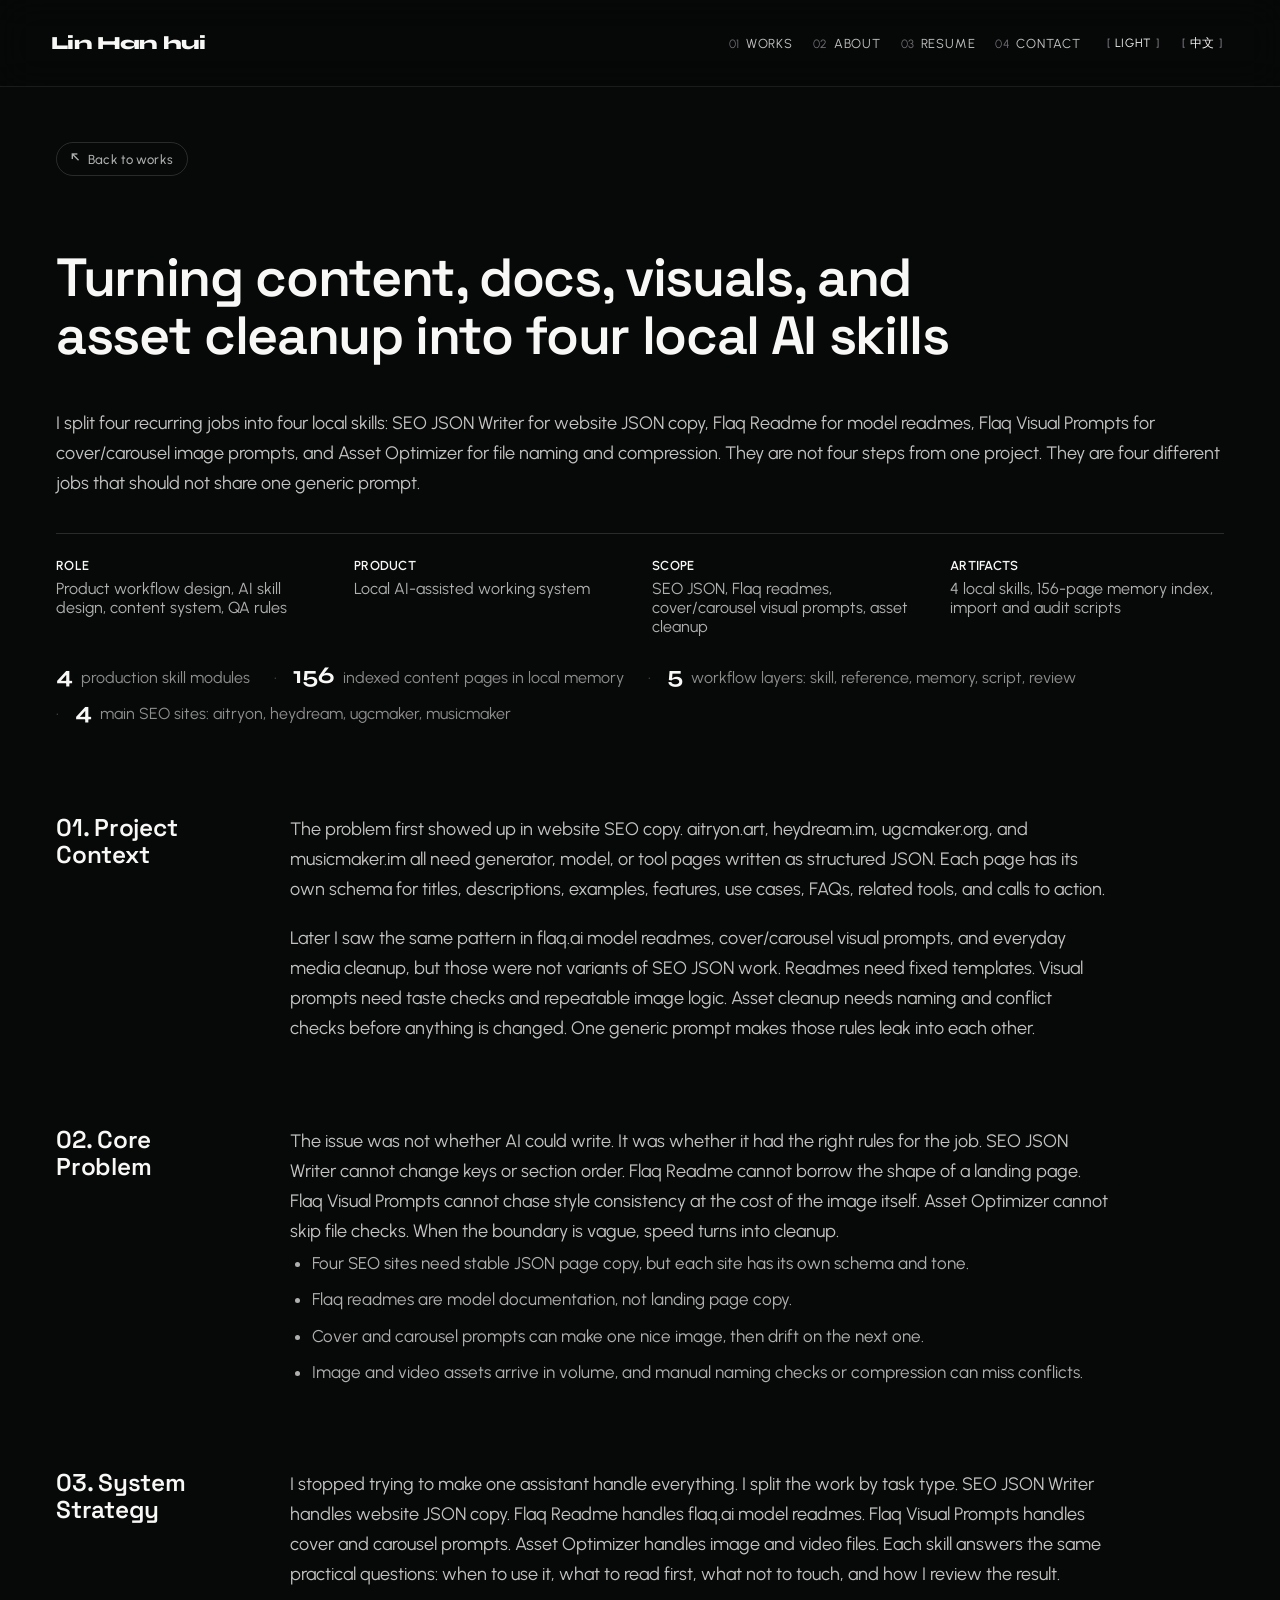
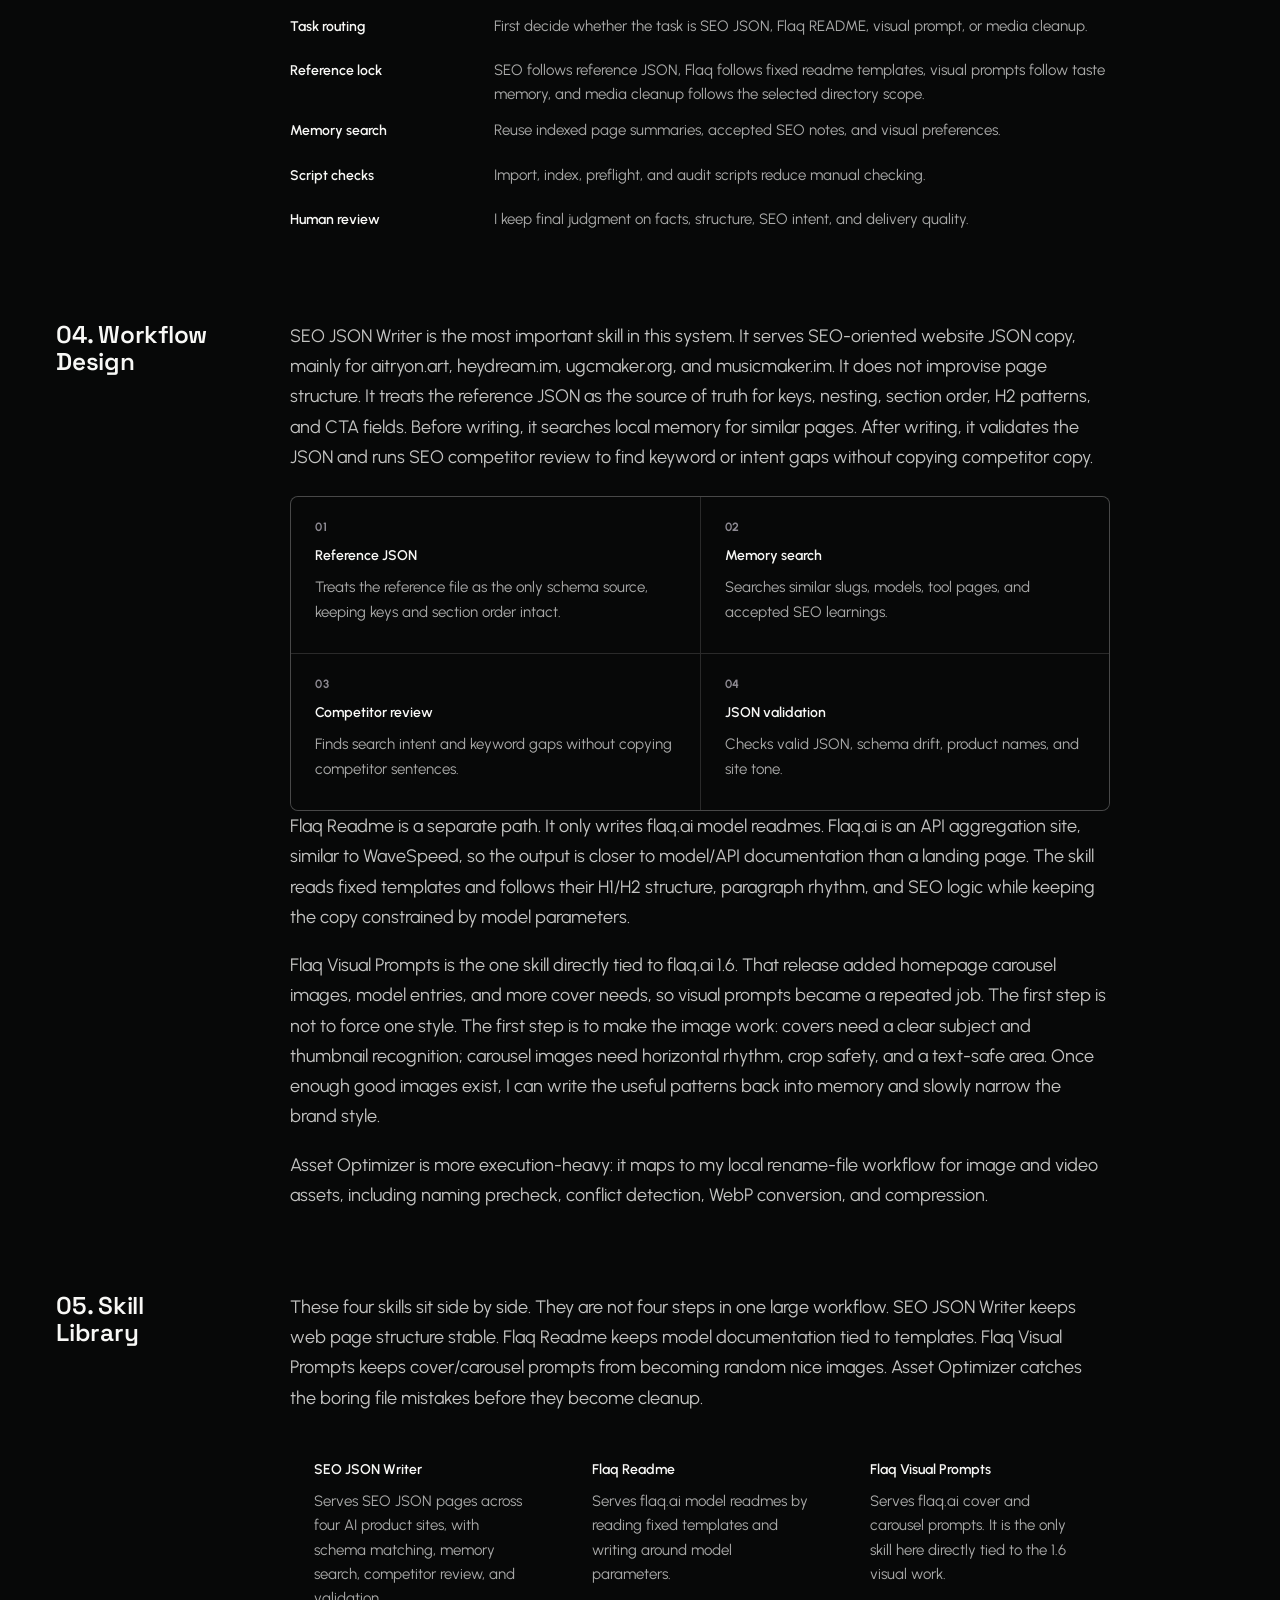
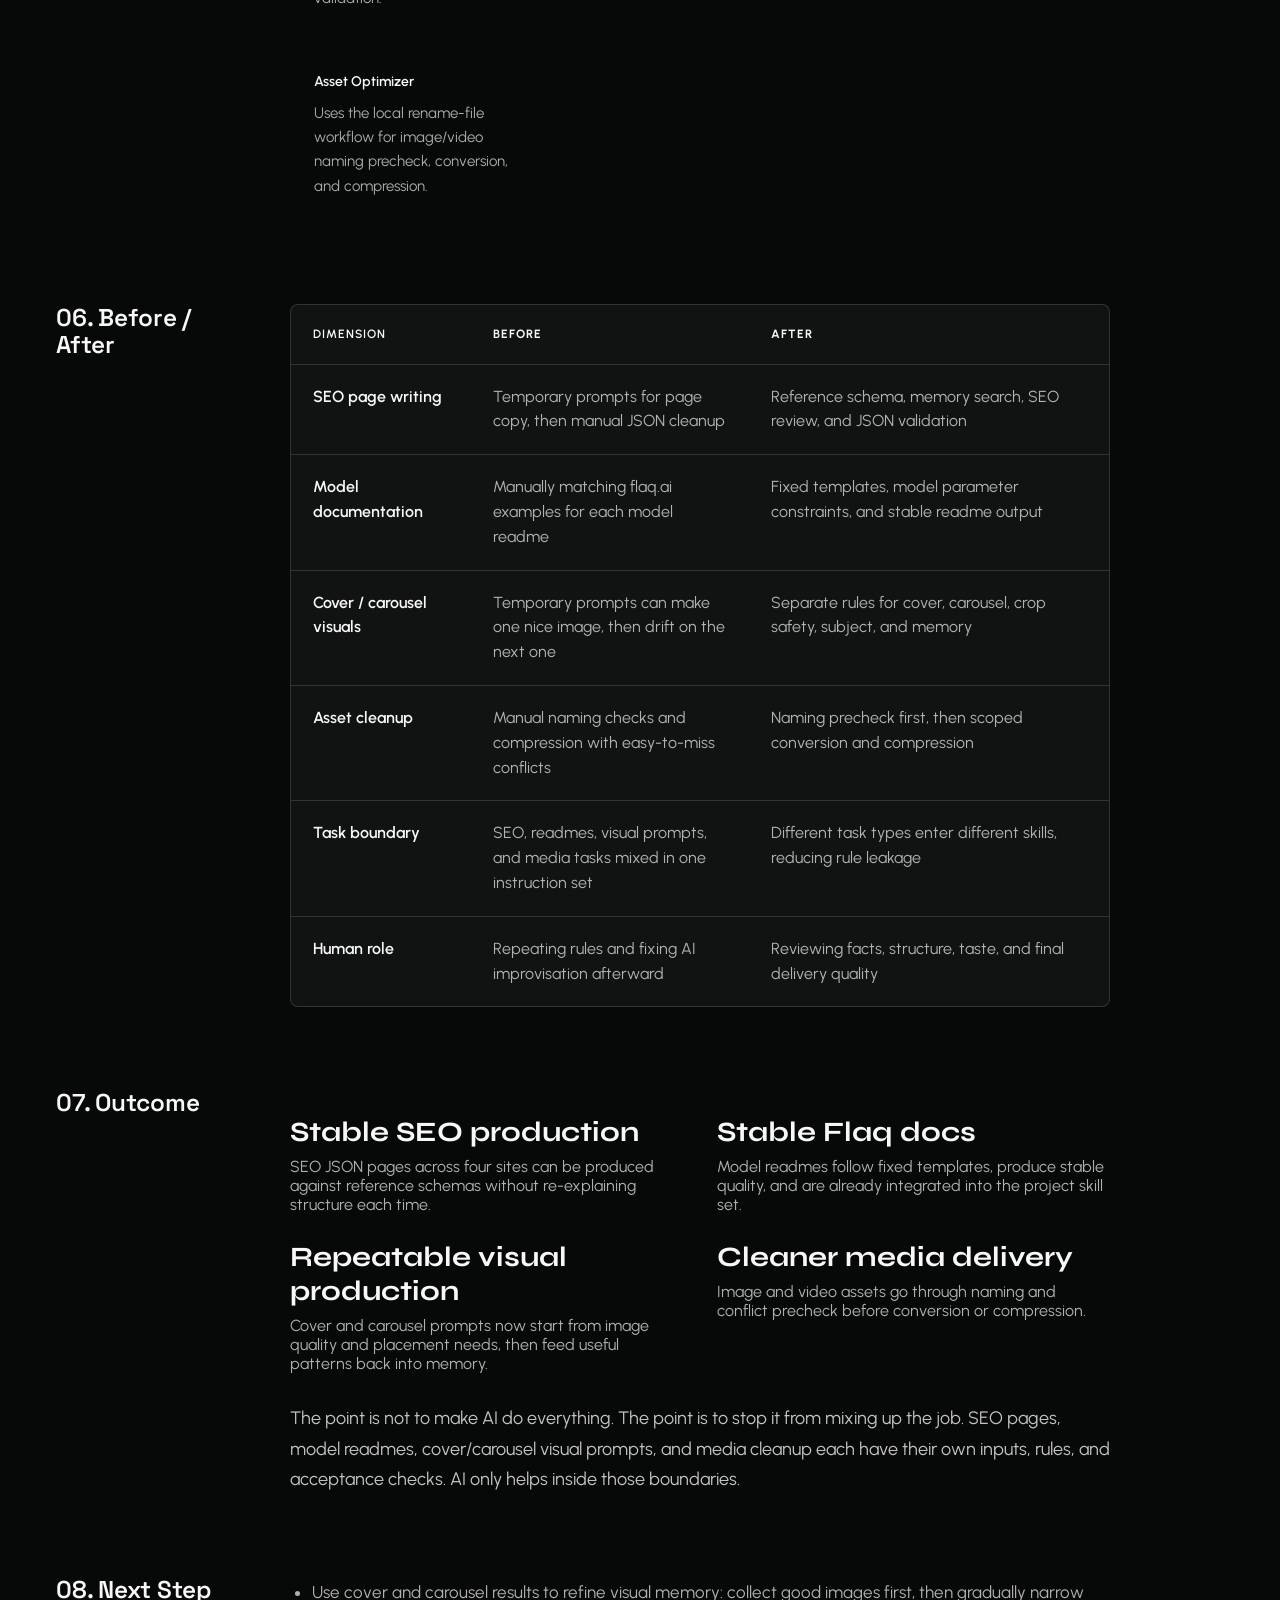
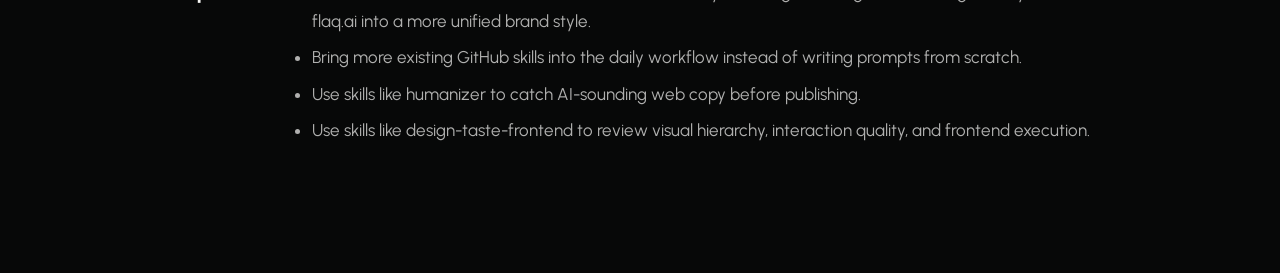
==== commit 601ffe39: "更新字体规范" ====
--- a/case-study-ai-skill-system.html
+++ b/case-study-ai-skill-system.html
@@ -10,7 +10,7 @@
     <link rel="preconnect" href="https://fonts.googleapis.com" />
     <link rel="preconnect" href="https://fonts.gstatic.com" crossorigin />
     <link
-      href="https://fonts.googleapis.com/css2?family=IBM+Plex+Sans:wght@400;500;600;700&family=Space+Grotesk:wght@500;600;700&family=Syne:wght@700;800&family=Urbanist:wght@400;500;600;700&display=block"
+      href="https://fonts.googleapis.com/css2?family=Space+Grotesk:wght@500;600;700&family=Syne:wght@700;800&family=Urbanist:wght@400;500;600;700&display=block"
       rel="stylesheet"
     />
     <link rel="stylesheet" href="./css/styles.css" />
--- a/css/styles.css
+++ b/css/styles.css
@@ -17,8 +17,8 @@
   --reading: 820px;
   --font-display: "Syne", ui-sans-serif, system-ui, sans-serif;
   --font-title: "Space Grotesk", ui-sans-serif, system-ui, sans-serif;
-  --font-body: "IBM Plex Sans", ui-sans-serif, system-ui, -apple-system, BlinkMacSystemFont, "Segoe UI", sans-serif;
-  --font-copy: "Urbanist", "Inter", "IBM Plex Sans", "PingFang SC", "Microsoft YaHei UI", "Microsoft YaHei", ui-sans-serif, system-ui, -apple-system, BlinkMacSystemFont, "Segoe UI", sans-serif;
+  --font-body: "Urbanist", "Inter", "PingFang SC", "Microsoft YaHei UI", "Microsoft YaHei", ui-sans-serif, system-ui, -apple-system, BlinkMacSystemFont, "Segoe UI", sans-serif;
+  --font-copy: "Urbanist", "Inter", "PingFang SC", "Microsoft YaHei UI", "Microsoft YaHei", ui-sans-serif, system-ui, -apple-system, BlinkMacSystemFont, "Segoe UI", sans-serif;
   --copy: color-mix(in srgb, var(--white) 78%, transparent);
   --copy-muted: color-mix(in srgb, var(--white) 70%, transparent);
 }
@@ -366,7 +366,7 @@
 .nav-links a::before {
   content: attr(data-nav-index);
   color: var(--muted);
-  font-size: 11px;
+  font-size: 12px;
   letter-spacing: 0.04em;
   transition: color 180ms ease;
 }
@@ -521,7 +521,7 @@
   border: 1px solid var(--line);
   border-radius: 999px;
   font-family: var(--font-body);
-  font-size: 11px;
+  font-size: 12px;
   font-weight: 500;
   line-height: 1;
   letter-spacing: 0.12em;
@@ -1393,7 +1393,7 @@
   border: 1px solid var(--accent-line);
   border-radius: 999px;
   color: var(--accent);
-  font-size: 11px;
+  font-size: 12px;
   font-weight: 700;
   letter-spacing: 0.08em;
   text-transform: uppercase;
@@ -1614,7 +1614,7 @@
   display: block;
   margin-bottom: 14px;
   color: var(--muted);
-  font-size: 11px;
+  font-size: 12px;
   font-weight: 700;
   letter-spacing: 0.08em;
   line-height: 1;
@@ -2025,7 +2025,7 @@
   align-items: center;
   min-height: 28px;
   color: var(--muted);
-  font-size: 11px;
+  font-size: 12px;
   letter-spacing: 0.06em;
   text-transform: uppercase;
   transition: color 180ms ease, transform 180ms ease;
@@ -2150,23 +2150,92 @@
   line-height: 1.62;
 }
 
+.resume-skill-matrix {
+  grid-column: 2;
+  display: grid;
+  gap: 22px;
+  max-width: var(--reading);
+}
+
+.resume-skill-row {
+  display: grid;
+  grid-template-columns: minmax(130px, 0.28fr) minmax(0, 1fr);
+  gap: clamp(22px, 3vw, 42px);
+  align-items: start;
+  padding: 0;
+}
+
+.resume-skill-row h3 {
+  margin: 3px 0 0;
+  color: color-mix(in srgb, var(--white) 50%, transparent);
+  font-family: var(--font-body);
+  font-size: 12px;
+  font-weight: 600;
+  line-height: 1.25;
+  letter-spacing: 0.12em;
+  text-transform: uppercase;
+}
+
 .resume-tags {
-  grid-column: 2;
   display: flex;
   flex-wrap: wrap;
-  gap: 10px;
-  max-width: var(--reading);
-}
-
-.resume-tags span {
+  gap: 7px 0;
+}
+
+.resume-tags > span {
+  position: relative;
   display: inline-flex;
   align-items: center;
-  min-height: 34px;
-  padding: 0 0 6px;
-  border-bottom: 1px solid var(--line);
+  min-height: 22px;
+  padding: 0;
+  border-bottom: 0;
   border-radius: 0;
   color: var(--soft);
   font-size: 13px;
+  line-height: 1.2;
+}
+
+.resume-tags > span + span {
+  margin-left: 18px;
+}
+
+.resume-tags > span + span::before {
+  content: "";
+  width: 3px;
+  height: 3px;
+  margin-right: 18px;
+  border-radius: 999px;
+  background: color-mix(in srgb, var(--white) 30%, transparent);
+}
+
+.resume-tags > .resume-tag--tool {
+  gap: 8px;
+  color: color-mix(in srgb, var(--white) 78%, transparent);
+}
+
+.resume-tags > .resume-tag--tool + .resume-tag--tool {
+  margin-left: 24px;
+}
+
+.resume-tags > .resume-tag--tool + .resume-tag--tool::before {
+  margin-right: 24px;
+}
+
+.resume-tag--tool img {
+  width: 15px;
+  height: 15px;
+  flex: 0 0 auto;
+  filter: brightness(0) invert(1);
+  opacity: 0.82;
+}
+
+[data-theme="light"] .resume-tag--tool img {
+  filter: brightness(0);
+  opacity: 0.72;
+}
+
+.resume-tool-label {
+  line-height: 1;
 }
 
 /* ─── Responsive ─────────────────────────────────────────────────────────── */
@@ -2181,7 +2250,7 @@
   }
 
   .nav-links a::before {
-    font-size: 9px;
+    font-size: 11px;
   }
 
   .nav-links a[data-i18n="nav-contact"] {
@@ -2192,7 +2261,7 @@
   .lang-toggle {
     height: 28px;
     padding: 0 4px;
-    font-size: 10px;
+    font-size: 11px;
   }
 
   .theme-toggle + .lang-toggle {
@@ -2293,8 +2362,28 @@
   .detail-section .comparison-table,
   .detail-section .detail-outcomes,
   .resume-list,
+  .resume-skill-matrix,
   .resume-tags {
     grid-column: 1;
+  }
+
+  .resume-skill-row {
+    grid-template-columns: 1fr;
+    gap: 12px;
+  }
+
+  .resume-tags {
+    gap: 9px 14px;
+  }
+
+  .resume-tags > span + span,
+  .resume-tags > .resume-tag--tool + .resume-tag--tool {
+    margin-left: 0;
+  }
+
+  .resume-tags > span + span::before,
+  .resume-tags > .resume-tag--tool + .resume-tag--tool::before {
+    display: none;
   }
 
   .detail-meta,
